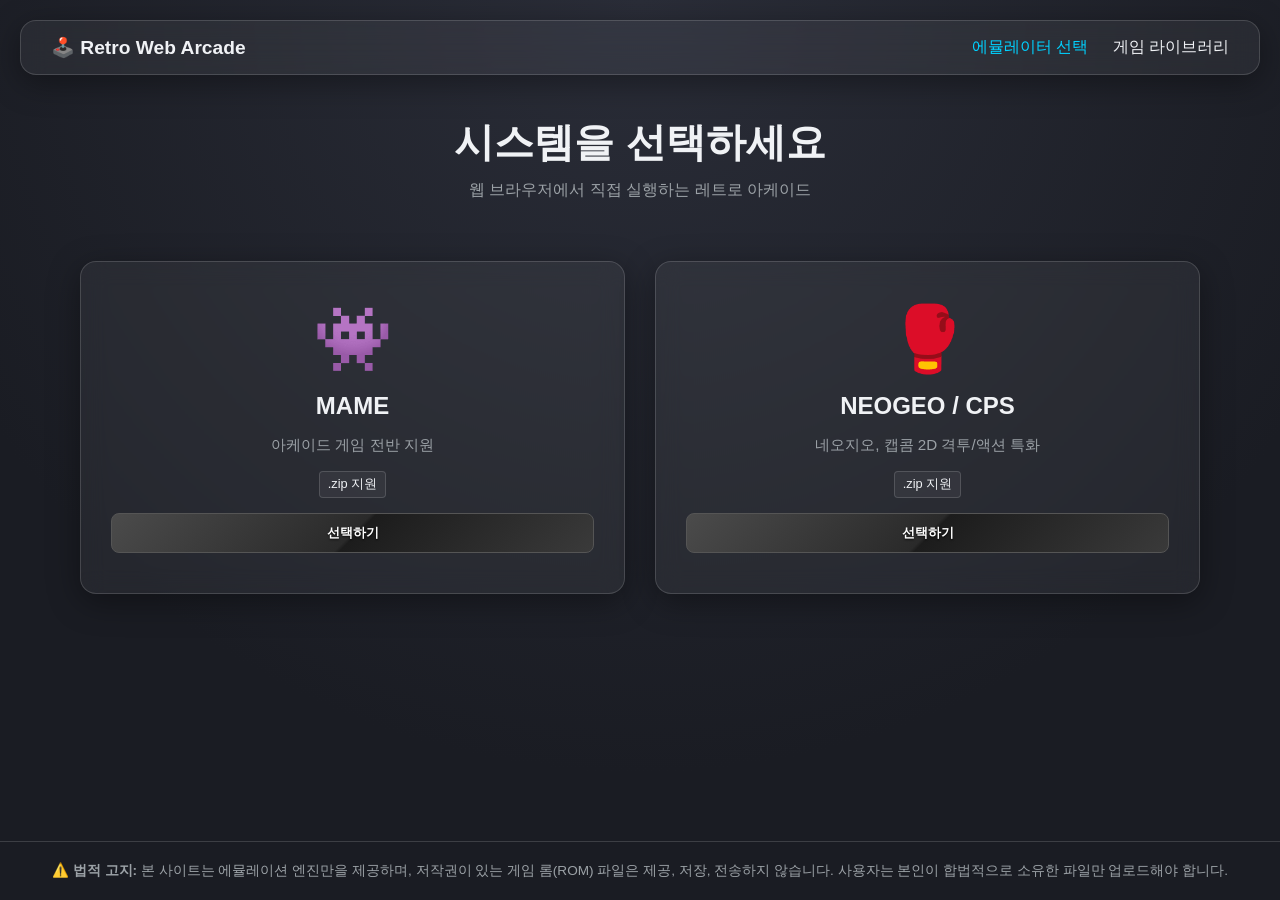
==== index.html @ 254a3391 "Add files via upload" ====
<!DOCTYPE html>
<html lang="ko">
<head>
  <meta charset="UTF-8">
  <meta name="viewport" content="width=device-width, initial-scale=1.0, maximum-scale=1.0, user-scalable=no">
  <title>Retro Web Arcade</title>
  
  <!-- CSS 로드 -->
  <link rel="stylesheet" href="css/style.css">
  <link rel="stylesheet" href="css/select.css">
  <link rel="stylesheet" href="css/library.css">
  <link rel="stylesheet" href="css/play.css">
</head>
<body>
  <!-- 상단 네비게이션 -->
  <header class="glass-panel">
    <div class="logo">🕹️ Retro Web Arcade</div>
    <nav>
      <a href="#select" class="nav-link">에뮬레이터 선택</a>
      <a href="#library" class="nav-link">게임 라이브러리</a>
    </nav>
  </header>

  <!-- 메인 콘텐츠 영역 (SPA) -->
  <main>
    <!-- 화면 1: 에뮬레이터 선택 -->
    <section id="screen-select" class="screen">
      <div class="header-text">
        <h1>시스템을 선택하세요</h1>
        <p>웹 브라우저에서 직접 실행하는 레트로 아케이드</p>
      </div>
      <div class="core-grid">
        <!-- MAME 카드 -->
        <div class="core-card glass-panel" onclick="selectCore('mame2003_plus')">
          <div class="core-icon">👾</div>
          <h2>MAME</h2>
          <p>아케이드 게임 전반 지원</p>
          <span class="badge">.zip 지원</span>
          <button class="btn-metal">선택하기</button>
        </div>
        <!-- FBNeo 카드 -->
        <div class="core-card glass-panel" onclick="selectCore('fbneo')">
          <div class="core-icon">🥊</div>
          <h2>NEOGEO / CPS</h2>
          <p>네오지오, 캡콤 2D 격투/액션 특화</p>
          <span class="badge">.zip 지원</span>
          <button class="btn-metal">선택하기</button>
        </div>
      </div>
    </section>

    <!-- 화면 2: 라이브러리 (호환성 정보) -->
    <section id="screen-library" class="screen">
      <div class="header-text">
        <h1>게임 라이브러리 (호환성 목록)</h1>
        <p>실행 가능한 게임 메타데이터 정보입니다. 롬 파일은 제공하지 않습니다.</p>
      </div>
      <div class="glass-panel library-container">
        <div class="library-controls">
          <input type="text" id="searchInput" placeholder="게임명 검색..." class="glass-input">
          <select id="coreFilter" class="glass-input">
            <option value="all">모든 코어</option>
            <option value="mame2003_plus">MAME</option>
            <option value="fbneo">FBNeo</option>
          </select>
        </div>
        <div class="table-responsive">
          <table id="gamesTable">
            <thead>
              <tr>
                <th>게임명</th>
                <th>추천 코어</th>
                <th>장르</th>
                <th>발매연도</th>
                <th>호환성</th>
                <th>액션</th>
              </tr>
            </thead>
            <tbody id="gamesTableBody">
              <!-- JS에서 데이터 렌더링 -->
            </tbody>
          </table>
        </div>
      </div>
    </section>

    <!-- 화면 3: 플레이 화면 (파일 업로드 및 에뮬레이터) -->
    <section id="screen-play" class="screen">
      <div class="header-text">
        <h1 id="play-title">게임 준비 중</h1>
      </div>
      
      <!-- 업로드 UI -->
      <div id="upload-ui" class="glass-panel upload-box">
        <div class="upload-icon">📁</div>
        <h3>롬 파일을 선택해주세요</h3>
        <p>지원 형식: <span class="badge">.zip</span></p>
        <p class="warning-text">서버로 전송되지 않으며, 브라우저 메모리에서만 처리됩니다.</p>
        <input type="file" id="romFile" accept=".zip" class="hidden-input">
        <button class="btn-metal btn-large" onclick="document.getElementById('romFile').click()">파일 찾기</button>
      </div>

      <!-- 에뮬레이터 UI (초기엔 숨김) -->
      <div id="emulator-ui" style="display: none;">
        <div class="game-toolbar glass-panel">
          <button class="btn-metal" onclick="location.hash='#select'">다시 선택</button>
          <label class="toggle-switch">
            <input type="checkbox" id="crtToggle" checked>
            <span class="slider"></span> CRT 효과
          </label>
        </div>
        
        <!-- CRT 베젤 및 게임 화면 -->
        <div class="crt-bezel">
          <div id="game-container"></div>
          <div id="crt-overlay" class="crt-effects"></div>
        </div>
      </div>
    </section>
  </main>

  <!-- 하단 디스클레이머 -->
  <footer>
    <p>⚠️ <strong>법적 고지:</strong> 본 사이트는 에뮬레이션 엔진만을 제공하며, 저작권이 있는 게임 롬(ROM) 파일은 제공, 저장, 전송하지 않습니다. 사용자는 본인이 합법적으로 소유한 파일만 업로드해야 합니다.</p>
  </footer>

  <!-- JS 로드 (순서 중요) -->
  <script src="js/device.js"></script>
  <script src="js/games-data.js"></script>
  <script src="js/emulator.js"></script>
  <script src="js/main.js"></script>
</body>
</html>
---- css/style.css ----
:root {
  /* 다크/차콜 베이스 컬러 */
  --bg-color: #1a1c23;
  --text-main: #f0f2f5;
  --text-muted: #9ba1a6;
  --accent-color: #00d2ff; /* 네온 블루 포인트 */
  
  /* 글래스모피즘 */
  --glass-bg: rgba(255, 255, 255, 0.05);
  --glass-border: rgba(255, 255, 255, 0.15);
  --glass-shadow: 0 8px 32px 0 rgba(0, 0, 0, 0.37);
  
  /* 스테인리스 스틸 (브러시드 메탈 느낌) */
  --steel-gradient: linear-gradient(135deg, #4b4b4b 0%, #2a2a2a 50%, #1c1c1c 51%, #3a3a3a 100%);
  --steel-border: #555;
}

* { box-sizing: border-box; margin: 0; padding: 0; }

body {
  font-family: 'Inter', -apple-system, BlinkMacSystemFont, "Segoe UI", Roboto, sans-serif;
  background: var(--bg-color);
  color: var(--text-main);
  background-image: radial-gradient(circle at 50% 0%, #2a2d38 0%, var(--bg-color) 70%);
  min-height: 100vh;
  display: flex;
  flex-direction: column;
}

/* Glass Panel Component */
.glass-panel {
  background: var(--glass-bg);
  backdrop-filter: blur(12px);
  -webkit-backdrop-filter: blur(12px);
  border: 1px solid var(--glass-border);
  box-shadow: var(--glass-shadow);
  border-radius: 16px;
}

/* Stainless Button Component */
.btn-metal {
  background: var(--steel-gradient);
  border: 1px solid var(--steel-border);
  color: #fff;
  padding: 10px 20px;
  border-radius: 8px;
  cursor: pointer;
  font-weight: 600;
  transition: all 0.3s ease;
  text-shadow: 0 1px 2px rgba(0,0,0,0.8);
}
.btn-metal:hover {
  transform: translateY(-2px);
  box-shadow: 0 4px 15px rgba(0, 210, 255, 0.3);
  border-color: var(--accent-color);
}
.btn-large { padding: 15px 30px; font-size: 1.1rem; }

/* Layout & Typography */
header { display: flex; justify-content: space-between; align-items: center; padding: 15px 30px; margin: 20px; border-radius: 100px; }
.logo { font-weight: bold; font-size: 1.2rem; }
.nav-link { color: var(--text-main); text-decoration: none; margin-left: 20px; transition: color 0.2s; }
.nav-link:hover, .nav-link.active { color: var(--accent-color); }

main { flex: 1; padding: 20px; max-width: 1200px; margin: 0 auto; width: 100%; }
.screen { display: none; animation: fadeIn 0.4s ease; }
.screen.active { display: block; }
.header-text { text-align: center; margin-bottom: 40px; }
.header-text h1 { font-size: 2.5rem; margin-bottom: 10px; }
.header-text p { color: var(--text-muted); }
.badge { background: var(--glass-bg); padding: 4px 8px; border-radius: 4px; font-size: 0.8rem; border: 1px solid var(--glass-border); }

footer { text-align: center; padding: 20px; color: var(--text-muted); font-size: 0.85rem; border-top: 1px solid var(--glass-border); margin-top: auto; }

@keyframes fadeIn { from { opacity: 0; transform: translateY(10px); } to { opacity: 1; transform: translateY(0); } }
---- css/select.css ----
.core-grid { display: grid; grid-template-columns: repeat(auto-fit, minmax(300px, 1fr)); gap: 30px; padding: 20px; }
.core-card { padding: 40px 30px; text-align: center; display: flex; flex-direction: column; align-items: center; gap: 15px; transition: transform 0.3s; }
.core-card:hover { transform: translateY(-5px); border-color: var(--accent-color); }
.core-icon { font-size: 4rem; }
.core-card p { color: var(--text-muted); font-size: 0.95rem; }
.core-card button { margin-top: auto; width: 100%; }
---- css/library.css ----
.library-container { padding: 30px; }
.library-controls { display: flex; gap: 15px; margin-bottom: 20px; }
.glass-input { background: rgba(0,0,0,0.2); border: 1px solid var(--glass-border); color: #fff; padding: 10px 15px; border-radius: 8px; outline: none; }
#searchInput { flex: 1; }
.table-responsive { overflow-x: auto; }
table { width: 100%; border-collapse: collapse; text-align: left; }
th, td { padding: 15px; border-bottom: 1px solid var(--glass-border); }
th { color: var(--text-muted); font-weight: 500; }
tr:hover { background: rgba(255,255,255,0.02); }
---- css/play.css ----
.upload-box { padding: 60px 20px; text-align: center; border: 2px dashed var(--glass-border); display: flex; flex-direction: column; align-items: center; gap: 15px; }
.upload-icon { font-size: 3rem; }
.warning-text { color: #ff6b6b; font-size: 0.85rem; }
.hidden-input { display: none; }

.game-toolbar { display: flex; justify-content: space-between; align-items: center; padding: 15px 20px; margin-bottom: 20px; }

/* 토글 스위치 */
.toggle-switch { display: flex; align-items: center; gap: 10px; cursor: pointer; }
.toggle-switch input { display: none; }
.slider { width: 40px; height: 20px; background-color: #555; border-radius: 20px; position: relative; transition: 0.3s; }
.slider::before { content: ""; position: absolute; width: 16px; height: 16px; border-radius: 50%; left: 2px; top: 2px; background-color: white; transition: 0.3s; }
.toggle-switch input:checked + .slider { background-color: var(--accent-color); }
.toggle-switch input:checked + .slider::before { transform: translateX(20px); }

/* CRT 베젤 및 효과 */
.crt-bezel {
  position: relative;
  background: #000;
  border-radius: 24px;
  padding: 30px;
  box-shadow: inset 0 0 20px rgba(255,255,255,0.1), 0 20px 50px rgba(0,0,0,0.8);
  border: 2px solid #222;
  margin: 0 auto;
  max-width: 1000px;
}
#game-container {
  width: 100%;
  aspect-ratio: 4/3;
  background: #111;
  border-radius: 16px; /* 화면 곡률 (Curvature) */
  overflow: hidden;
  position: relative;
}
.crt-effects {
  position: absolute;
  top: 30px; left: 30px; right: 30px; bottom: 30px;
  border-radius: 16px;
  pointer-events: none;
  z-index: 10;
  /* 스캔라인 */
  background: linear-gradient(rgba(18, 16, 16, 0) 50%, rgba(0, 0, 0, 0.25) 50%), linear-gradient(90deg, rgba(255, 0, 0, 0.06), rgba(0, 255, 0, 0.02), rgba(0, 0, 255, 0.06));
  background-size: 100% 3px, 3px 100%;
  /* 비네트 효과 */
  box-shadow: inset 0 0 100px rgba(0,0,0,0.9);
}
.crt-effects.hidden { display: none; }

/* EmulatorJS 오버라이드 (가상패드 등) */
#game-container iframe { border-radius: 16px !important; }
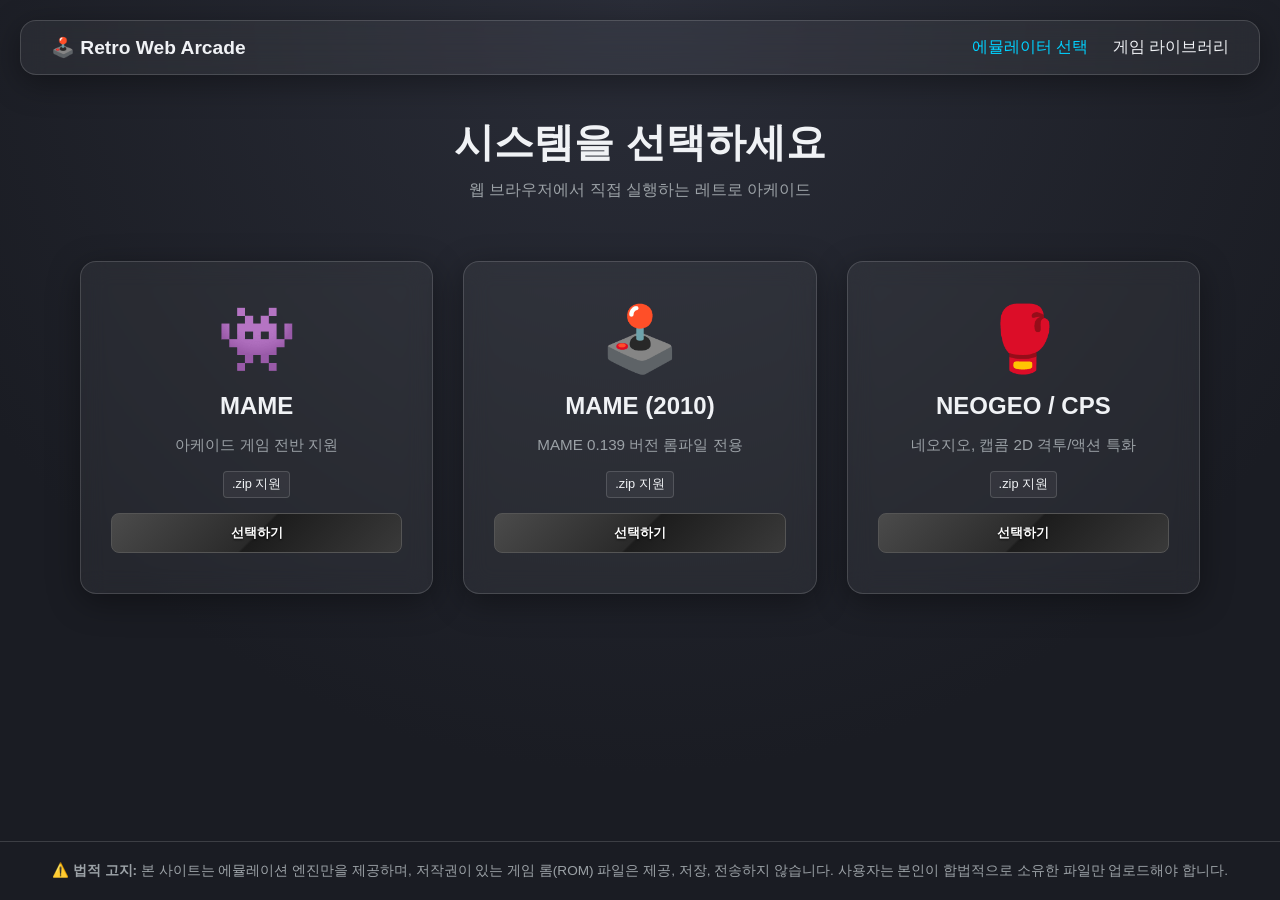
==== commit 59814df6: "Update index.html" ====
--- a/index.html
+++ b/index.html
@@ -31,10 +31,18 @@
       </div>
       <div class="core-grid">
         <!-- MAME 카드 -->
-        <div class="core-card glass-panel" onclick="selectCore('mame2003_plus')">
+        <div class="core-card glass-panel" onclick="selectCore('mame2003')">
           <div class="core-icon">👾</div>
           <h2>MAME</h2>
           <p>아케이드 게임 전반 지원</p>
+          <span class="badge">.zip 지원</span>
+          <button class="btn-metal">선택하기</button>
+        </div>
+        <!-- MAME 2010 카드 추가 -->
+        <div class="core-card glass-panel" onclick="selectCore('mame2010')">
+          <div class="core-icon">🕹️</div>
+          <h2>MAME (2010)</h2>
+          <p>MAME 0.139 버전 롬파일 전용</p>
           <span class="badge">.zip 지원</span>
           <button class="btn-metal">선택하기</button>
         </div>
@@ -60,7 +68,7 @@
           <input type="text" id="searchInput" placeholder="게임명 검색..." class="glass-input">
           <select id="coreFilter" class="glass-input">
             <option value="all">모든 코어</option>
-            <option value="mame2003_plus">MAME</option>
+            <option value="mame2003">MAME</option>
             <option value="fbneo">FBNeo</option>
           </select>
         </div>
@@ -130,4 +138,4 @@
   <script src="js/emulator.js"></script>
   <script src="js/main.js"></script>
 </body>
-</html>+</html>
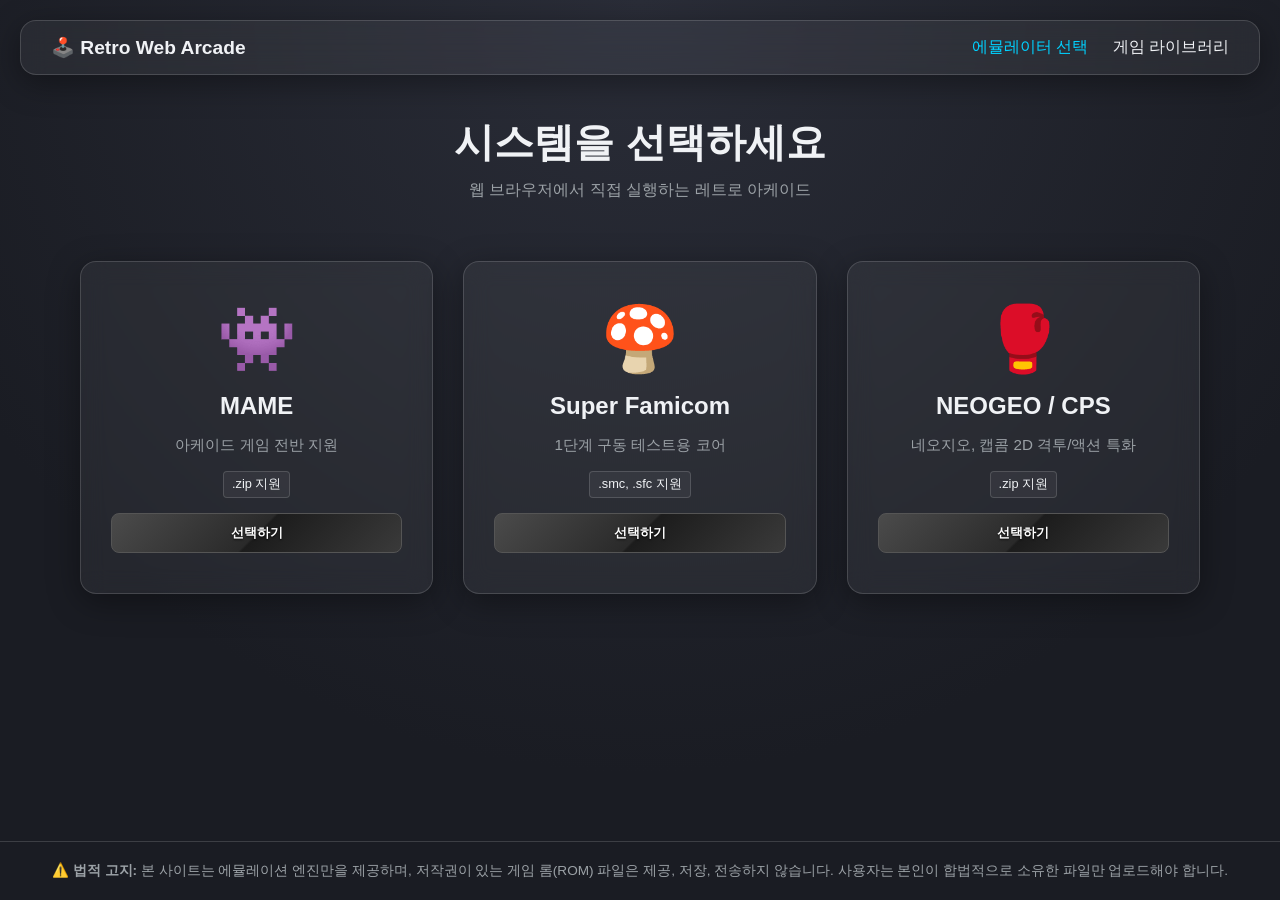
==== commit 513dbda1: "Add Super Famicom core card to selection Added Super Famicom core card to emulator selection." ====
--- a/index.html
+++ b/index.html
@@ -38,14 +38,14 @@
           <span class="badge">.zip 지원</span>
           <button class="btn-metal">선택하기</button>
         </div>
-        <!-- MAME 2010 카드 추가 -->
-        <div class="core-card glass-panel" onclick="selectCore('mame2010')">
-          <div class="core-icon">🕹️</div>
-          <h2>MAME (2010)</h2>
-          <p>MAME 0.139 버전 롬파일 전용</p>
-          <span class="badge">.zip 지원</span>
-          <button class="btn-metal">선택하기</button>
-        </div>
+        <!-- 슈퍼패미컴 (테스트용) 카드 -->
+<div class="core-card glass-panel" onclick="selectCore('snes')">
+  <div class="core-icon">🍄</div>
+  <h2>Super Famicom</h2>
+  <p>1단계 구동 테스트용 코어</p>
+  <span class="badge">.smc, .sfc 지원</span>
+  <button class="btn-metal">선택하기</button>
+</div>
         <!-- FBNeo 카드 -->
         <div class="core-card glass-panel" onclick="selectCore('fbneo')">
           <div class="core-icon">🥊</div>
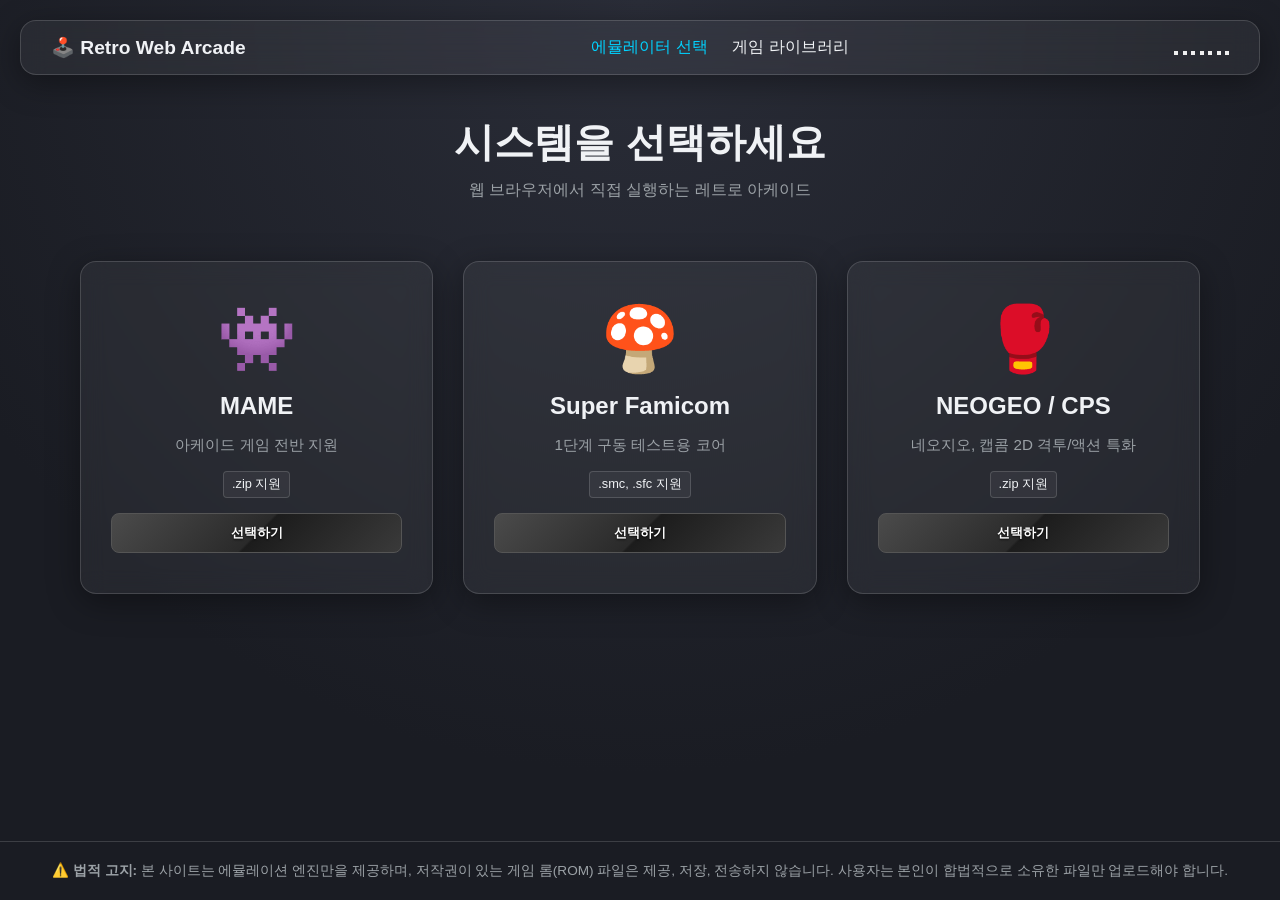
==== commit 2b180d74: "Add files via upload" ====
--- a/index.html
+++ b/index.html
@@ -1,141 +1,181 @@
-<!DOCTYPE html>
-<html lang="ko">
-<head>
-  <meta charset="UTF-8">
-  <meta name="viewport" content="width=device-width, initial-scale=1.0, maximum-scale=1.0, user-scalable=no">
-  <title>Retro Web Arcade</title>
-  
-  <!-- CSS 로드 -->
-  <link rel="stylesheet" href="css/style.css">
-  <link rel="stylesheet" href="css/select.css">
-  <link rel="stylesheet" href="css/library.css">
-  <link rel="stylesheet" href="css/play.css">
-</head>
-<body>
-  <!-- 상단 네비게이션 -->
-  <header class="glass-panel">
-    <div class="logo">🕹️ Retro Web Arcade</div>
-    <nav>
-      <a href="#select" class="nav-link">에뮬레이터 선택</a>
-      <a href="#library" class="nav-link">게임 라이브러리</a>
-    </nav>
-  </header>
-
-  <!-- 메인 콘텐츠 영역 (SPA) -->
-  <main>
-    <!-- 화면 1: 에뮬레이터 선택 -->
-    <section id="screen-select" class="screen">
-      <div class="header-text">
-        <h1>시스템을 선택하세요</h1>
-        <p>웹 브라우저에서 직접 실행하는 레트로 아케이드</p>
-      </div>
-      <div class="core-grid">
-        <!-- MAME 카드 -->
-        <div class="core-card glass-panel" onclick="selectCore('mame2003')">
-          <div class="core-icon">👾</div>
-          <h2>MAME</h2>
-          <p>아케이드 게임 전반 지원</p>
-          <span class="badge">.zip 지원</span>
-          <button class="btn-metal">선택하기</button>
-        </div>
-        <!-- 슈퍼패미컴 (테스트용) 카드 -->
-<div class="core-card glass-panel" onclick="selectCore('snes')">
-  <div class="core-icon">🍄</div>
-  <h2>Super Famicom</h2>
-  <p>1단계 구동 테스트용 코어</p>
-  <span class="badge">.smc, .sfc 지원</span>
-  <button class="btn-metal">선택하기</button>
-</div>
-        <!-- FBNeo 카드 -->
-        <div class="core-card glass-panel" onclick="selectCore('fbneo')">
-          <div class="core-icon">🥊</div>
-          <h2>NEOGEO / CPS</h2>
-          <p>네오지오, 캡콤 2D 격투/액션 특화</p>
-          <span class="badge">.zip 지원</span>
-          <button class="btn-metal">선택하기</button>
-        </div>
-      </div>
-    </section>
-
-    <!-- 화면 2: 라이브러리 (호환성 정보) -->
-    <section id="screen-library" class="screen">
-      <div class="header-text">
-        <h1>게임 라이브러리 (호환성 목록)</h1>
-        <p>실행 가능한 게임 메타데이터 정보입니다. 롬 파일은 제공하지 않습니다.</p>
-      </div>
-      <div class="glass-panel library-container">
-        <div class="library-controls">
-          <input type="text" id="searchInput" placeholder="게임명 검색..." class="glass-input">
-          <select id="coreFilter" class="glass-input">
-            <option value="all">모든 코어</option>
-            <option value="mame2003">MAME</option>
-            <option value="fbneo">FBNeo</option>
-          </select>
-        </div>
-        <div class="table-responsive">
-          <table id="gamesTable">
-            <thead>
-              <tr>
-                <th>게임명</th>
-                <th>추천 코어</th>
-                <th>장르</th>
-                <th>발매연도</th>
-                <th>호환성</th>
-                <th>액션</th>
-              </tr>
-            </thead>
-            <tbody id="gamesTableBody">
-              <!-- JS에서 데이터 렌더링 -->
-            </tbody>
-          </table>
-        </div>
-      </div>
-    </section>
-
-    <!-- 화면 3: 플레이 화면 (파일 업로드 및 에뮬레이터) -->
-    <section id="screen-play" class="screen">
-      <div class="header-text">
-        <h1 id="play-title">게임 준비 중</h1>
-      </div>
-      
-      <!-- 업로드 UI -->
-      <div id="upload-ui" class="glass-panel upload-box">
-        <div class="upload-icon">📁</div>
-        <h3>롬 파일을 선택해주세요</h3>
-        <p>지원 형식: <span class="badge">.zip</span></p>
-        <p class="warning-text">서버로 전송되지 않으며, 브라우저 메모리에서만 처리됩니다.</p>
-        <input type="file" id="romFile" accept=".zip" class="hidden-input">
-        <button class="btn-metal btn-large" onclick="document.getElementById('romFile').click()">파일 찾기</button>
-      </div>
-
-      <!-- 에뮬레이터 UI (초기엔 숨김) -->
-      <div id="emulator-ui" style="display: none;">
-        <div class="game-toolbar glass-panel">
-          <button class="btn-metal" onclick="location.hash='#select'">다시 선택</button>
-          <label class="toggle-switch">
-            <input type="checkbox" id="crtToggle" checked>
-            <span class="slider"></span> CRT 효과
-          </label>
-        </div>
-        
-        <!-- CRT 베젤 및 게임 화면 -->
-        <div class="crt-bezel">
-          <div id="game-container"></div>
-          <div id="crt-overlay" class="crt-effects"></div>
-        </div>
-      </div>
-    </section>
-  </main>
-
-  <!-- 하단 디스클레이머 -->
-  <footer>
-    <p>⚠️ <strong>법적 고지:</strong> 본 사이트는 에뮬레이션 엔진만을 제공하며, 저작권이 있는 게임 롬(ROM) 파일은 제공, 저장, 전송하지 않습니다. 사용자는 본인이 합법적으로 소유한 파일만 업로드해야 합니다.</p>
-  </footer>
-
-  <!-- JS 로드 (순서 중요) -->
-  <script src="js/device.js"></script>
-  <script src="js/games-data.js"></script>
-  <script src="js/emulator.js"></script>
-  <script src="js/main.js"></script>
-</body>
-</html>
+<!DOCTYPE html>
+<html lang="ko">
+<head>
+  <meta charset="UTF-8">
+  <meta name="viewport" content="width=device-width, initial-scale=1.0, maximum-scale=1.0, user-scalable=no, viewport-fit=cover">
+  <title>Retro Web Arcade</title>
+
+  <!-- 저장된 테마를 CSS/컴포넌트가 그리기 전에 미리 적용 (테마 전환 시 깜빡임 방지) -->
+  <script>
+    (function () {
+      try {
+        var saved = localStorage.getItem('rwa-theme');
+        document.documentElement.setAttribute('data-theme', saved || 'blue');
+      } catch (e) {
+        document.documentElement.setAttribute('data-theme', 'blue');
+      }
+    })();
+  </script>
+
+  <!-- CSS 로드 -->
+  <link rel="stylesheet" href="css/style.css">
+  <link rel="stylesheet" href="css/select.css">
+  <link rel="stylesheet" href="css/library.css">
+  <link rel="stylesheet" href="css/play.css">
+</head>
+<body>
+  <!-- 상단 네비게이션 -->
+  <header class="glass-panel">
+    <div class="logo">🕹️ Retro Web Arcade</div>
+    <nav>
+      <a href="#select" class="nav-link">에뮬레이터 선택</a>
+      <a href="#library" class="nav-link">게임 라이브러리</a>
+    </nav>
+    <!-- 테마 선택 위젯: 7가지 색상 테마를 즉시 전환 -->
+    <div class="theme-picker" id="themePicker" role="group" aria-label="테마 선택">
+      <button class="theme-dot" data-theme="red"    style="--dot-color:#ff453a" title="레드" aria-label="레드 테마"></button>
+      <button class="theme-dot" data-theme="blue"   style="--dot-color:#0a84ff" title="블루" aria-label="블루 테마"></button>
+      <button class="theme-dot" data-theme="green"  style="--dot-color:#30d158" title="그린" aria-label="그린 테마"></button>
+      <button class="theme-dot" data-theme="yellow" style="--dot-color:#ffd60a" title="옐로우" aria-label="옐로우 테마"></button>
+      <button class="theme-dot" data-theme="purple" style="--dot-color:#bf5af2" title="퍼플" aria-label="퍼플 테마"></button>
+      <button class="theme-dot" data-theme="black"  style="--dot-color:#1c1c1e" title="블랙" aria-label="블랙 테마"></button>
+      <button class="theme-dot" data-theme="white"  style="--dot-color:#ffffff" title="화이트" aria-label="화이트 테마"></button>
+    </div>
+  </header>
+
+  <!-- 메인 콘텐츠 영역 (SPA) -->
+  <main>
+    <!-- 화면 1: 에뮬레이터 선택 -->
+    <section id="screen-select" class="screen">
+      <div class="header-text">
+        <h1>시스템을 선택하세요</h1>
+        <p>웹 브라우저에서 직접 실행하는 레트로 아케이드</p>
+      </div>
+      <div class="core-grid">
+        <!-- MAME 카드 -->
+        <div class="core-card glass-panel" onclick="selectCore('mame2003')">
+          <div class="core-icon">👾</div>
+          <h2>MAME</h2>
+          <p>아케이드 게임 전반 지원</p>
+          <span class="badge">.zip 지원</span>
+          <button class="btn-metal">선택하기</button>
+        </div>
+        <!-- 슈퍼패미컴 (테스트용) 카드 -->
+        <div class="core-card glass-panel" onclick="selectCore('snes')">
+          <div class="core-icon">🍄</div>
+          <h2>Super Famicom</h2>
+          <p>1단계 구동 테스트용 코어</p>
+          <span class="badge">.smc, .sfc 지원</span>
+          <button class="btn-metal">선택하기</button>
+        </div>
+        <!-- FBNeo 카드 -->
+        <div class="core-card glass-panel" onclick="selectCore('fbneo')">
+          <div class="core-icon">🥊</div>
+          <h2>NEOGEO / CPS</h2>
+          <p>네오지오, 캡콤 2D 격투/액션 특화</p>
+          <span class="badge">.zip 지원</span>
+          <button class="btn-metal">선택하기</button>
+        </div>
+      </div>
+    </section>
+
+    <!-- 화면 2: 라이브러리 (호환성 정보) -->
+    <section id="screen-library" class="screen">
+      <div class="header-text">
+        <h1>게임 라이브러리 (호환성 목록)</h1>
+        <p>실행 가능한 게임 메타데이터 정보입니다. 롬 파일은 제공하지 않습니다.</p>
+      </div>
+      <div class="glass-panel library-container">
+        <div class="library-controls">
+          <input type="text" id="searchInput" placeholder="게임명 검색..." class="glass-input">
+          <select id="coreFilter" class="glass-input">
+            <option value="all">모든 코어</option>
+            <option value="mame2003">MAME</option>
+            <option value="fbneo">FBNeo</option>
+          </select>
+        </div>
+        <div class="table-responsive">
+          <table id="gamesTable">
+            <thead>
+              <tr>
+                <th>게임명</th>
+                <th>추천 코어</th>
+                <th>장르</th>
+                <th>발매연도</th>
+                <th>호환성</th>
+                <th>액션</th>
+              </tr>
+            </thead>
+            <tbody id="gamesTableBody">
+              <!-- JS에서 데이터 렌더링 -->
+            </tbody>
+          </table>
+        </div>
+      </div>
+    </section>
+
+  <!-- 화면 3: 플레이 화면 (파일 업로드 및 에뮬레이터) -->
+    <section id="screen-play" class="screen">
+      <div class="header-text">
+        <h1 id="play-title">게임 준비 중</h1>
+      </div>
+
+      <!-- 업로드 UI -->
+      <div id="upload-ui" class="glass-panel upload-box">
+        <div class="upload-icon">📁</div>
+        <h3>롬 파일을 선택해주세요</h3>
+        <p>지원 형식: <span class="badge">.zip</span> <span class="badge">.smc</span> <span class="badge">.sfc</span></p>
+        <p class="warning-text">서버로 전송되지 않으며, 브라우저 메모리에서만 처리됩니다.</p>
+        <input type="file" id="romFile" accept=".zip,.smc,.sfc" class="hidden-input">
+        <button class="btn-metal btn-large" onclick="document.getElementById('romFile').click()">파일 찾기</button>
+      </div>
+
+      <!-- 모바일/PC 선택 모달 (초기엔 숨김) -->
+      <div id="device-modal" class="glass-panel" style="display: none; padding: 40px; text-align: center; margin-top: 20px;">
+        <h2>플레이 환경을 선택하세요</h2>
+        <p style="margin-bottom: 30px; color: var(--text-muted);">환경에 맞게 컨트롤러가 세팅됩니다.</p>
+        <div style="display: flex; gap: 20px; justify-content: center; flex-wrap: wrap;">
+          <button class="btn-metal btn-large" onclick="startGameWithDevice('desktop')">💻 PC (키보드)</button>
+          <button class="btn-metal btn-large" onclick="startGameWithDevice('mobile')">📱 모바일 (터치패드)</button>
+        </div>
+      </div>
+
+      <!-- 에뮬레이터 UI (초기엔 숨김) -->
+      <div id="emulator-ui" style="display: none;">
+        <div class="game-toolbar glass-panel">
+          <button class="btn-metal" onclick="location.reload()">다시 선택</button>
+          <label class="toggle-switch">
+            <input type="checkbox" id="crtToggle" checked>
+            <span class="slider"></span> CRT 효과
+          </label>
+        </div>
+
+        <!-- CRT 베젤 및 게임 화면 -->
+        <div class="crt-bezel" id="crtBezel">
+          <div id="game-container"></div>
+          <div id="crt-overlay" class="crt-effects"></div>
+        </div>
+
+        <!-- PC용 키보드 안내 가이드 (데스크톱 선택 시에만 표시) -->
+        <div id="pc-key-guide" class="glass-panel" style="display: none; margin-top: 20px; padding: 20px; text-align: center;">
+          <h3 style="margin-bottom: 15px;">⌨️ 기본 키보드 조작법</h3>
+          <p><strong>방향키:</strong> 이동 &nbsp;|&nbsp; <strong>Z, X, C, A, S, D:</strong> 액션 버튼</p>
+          <p><strong>Enter:</strong> Start (게임 시작) &nbsp;|&nbsp; <strong>Shift:</strong> Select / Coin (코인 투입)</p>
+          <p style="color: #ff6b6b; font-size: 0.85rem; margin-top: 10px;">※ 조작이 안 되거나 멈추면 게임 화면(검은 영역)을 마우스로 한 번 클릭해 주세요.</p>
+        </div>
+      </div>
+    </section>
+  </main>
+
+  <!-- 하단 디스클레이머 -->
+  <footer>
+    <p>⚠️ <strong>법적 고지:</strong> 본 사이트는 에뮬레이션 엔진만을 제공하며, 저작권이 있는 게임 롬(ROM) 파일은 제공, 저장, 전송하지 않습니다. 사용자는 본인이 합법적으로 소유한 파일만 업로드해야 합니다.</p>
+  </footer>
+
+  <!-- JS 로드 (순서 중요) -->
+  <script src="js/device.js"></script>
+  <script src="js/games-data.js"></script>
+  <script src="js/emulator.js"></script>
+  <script src="js/main.js"></script>
+</body>
+</html>
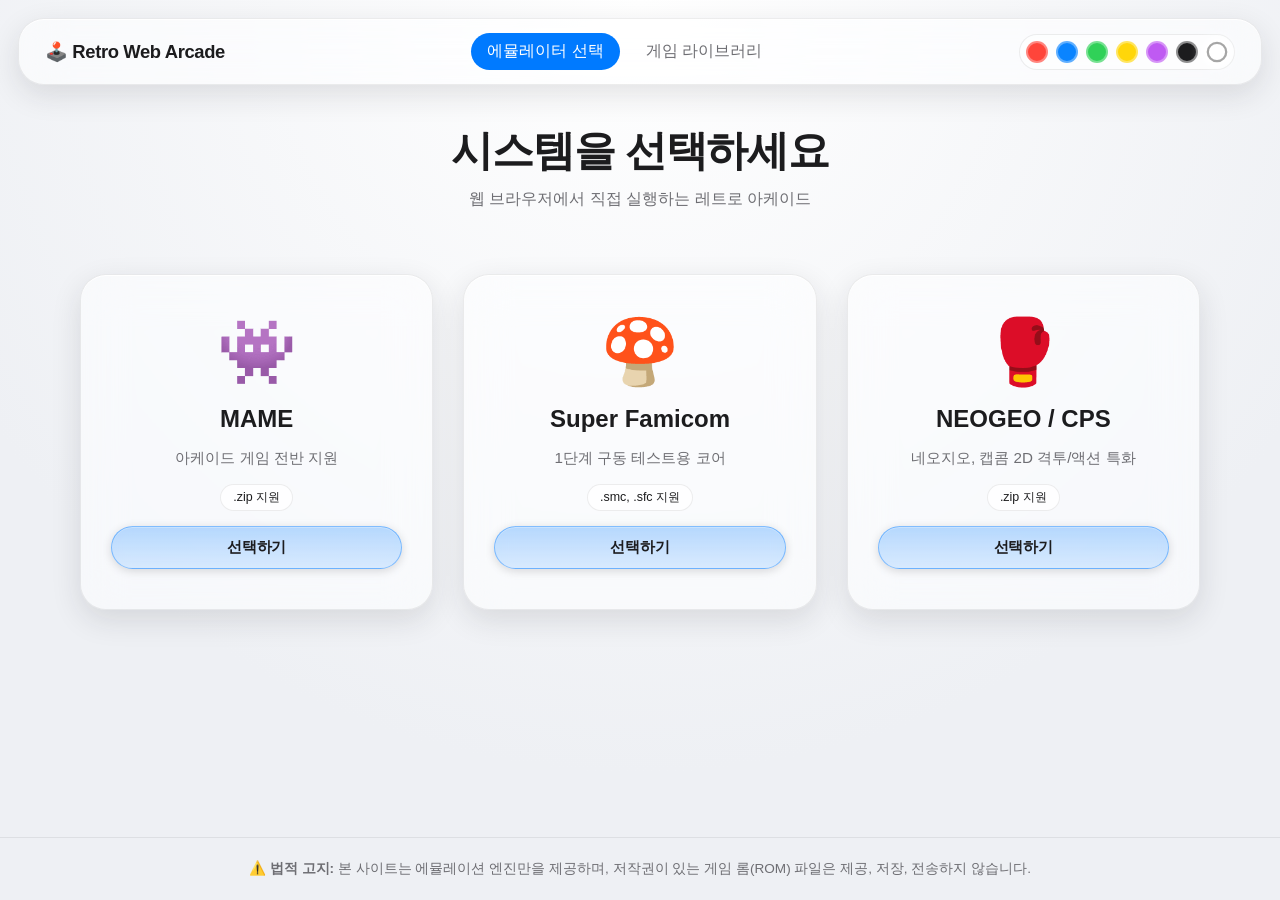
==== commit 5f00eee2: "Update index.html" ====
--- a/index.html
+++ b/index.html
@@ -1,16 +1,24 @@
 <!DOCTYPE html>
-<html lang="ko">
+<html lang="ko" data-theme="blue">
 <head>
   <meta charset="UTF-8">
   <meta name="viewport" content="width=device-width, initial-scale=1.0, maximum-scale=1.0, user-scalable=no, viewport-fit=cover">
   <title>Retro Web Arcade</title>
 
-  <!-- 저장된 테마를 CSS/컴포넌트가 그리기 전에 미리 적용 (테마 전환 시 깜빡임 방지) -->
+  <!-- PWA (홈 화면에 추가) 설정 -->
+  <link rel="manifest" href="manifest.json">
+  <meta name="apple-mobile-web-app-capable" content="yes">
+  <meta name="apple-mobile-web-app-status-bar-style" content="black-translucent">
+
+  <!-- 테마 접근성 보완 (OS 다크모드 자동 감지 및 깜빡임 방지) -->
   <script>
     (function () {
       try {
         var saved = localStorage.getItem('rwa-theme');
-        document.documentElement.setAttribute('data-theme', saved || 'blue');
+        if (!saved) {
+          saved = window.matchMedia('(prefers-color-scheme: dark)').matches ? 'black' : 'white';
+        }
+        document.documentElement.setAttribute('data-theme', saved);
       } catch (e) {
         document.documentElement.setAttribute('data-theme', 'blue');
       }
@@ -31,7 +39,7 @@
       <a href="#select" class="nav-link">에뮬레이터 선택</a>
       <a href="#library" class="nav-link">게임 라이브러리</a>
     </nav>
-    <!-- 테마 선택 위젯: 7가지 색상 테마를 즉시 전환 -->
+    <!-- 테마 선택 위젯 -->
     <div class="theme-picker" id="themePicker" role="group" aria-label="테마 선택">
       <button class="theme-dot" data-theme="red"    style="--dot-color:#ff453a" title="레드" aria-label="레드 테마"></button>
       <button class="theme-dot" data-theme="blue"   style="--dot-color:#0a84ff" title="블루" aria-label="블루 테마"></button>
@@ -43,7 +51,6 @@
     </div>
   </header>
 
-  <!-- 메인 콘텐츠 영역 (SPA) -->
   <main>
     <!-- 화면 1: 에뮬레이터 선택 -->
     <section id="screen-select" class="screen">
@@ -52,7 +59,6 @@
         <p>웹 브라우저에서 직접 실행하는 레트로 아케이드</p>
       </div>
       <div class="core-grid">
-        <!-- MAME 카드 -->
         <div class="core-card glass-panel" onclick="selectCore('mame2003')">
           <div class="core-icon">👾</div>
           <h2>MAME</h2>
@@ -60,7 +66,6 @@
           <span class="badge">.zip 지원</span>
           <button class="btn-metal">선택하기</button>
         </div>
-        <!-- 슈퍼패미컴 (테스트용) 카드 -->
         <div class="core-card glass-panel" onclick="selectCore('snes')">
           <div class="core-icon">🍄</div>
           <h2>Super Famicom</h2>
@@ -68,7 +73,6 @@
           <span class="badge">.smc, .sfc 지원</span>
           <button class="btn-metal">선택하기</button>
         </div>
-        <!-- FBNeo 카드 -->
         <div class="core-card glass-panel" onclick="selectCore('fbneo')">
           <div class="core-icon">🥊</div>
           <h2>NEOGEO / CPS</h2>
@@ -79,7 +83,7 @@
       </div>
     </section>
 
-    <!-- 화면 2: 라이브러리 (호환성 정보) -->
+    <!-- 화면 2: 라이브러리 -->
     <section id="screen-library" class="screen">
       <div class="header-text">
         <h1>게임 라이브러리 (호환성 목록)</h1>
@@ -92,6 +96,7 @@
             <option value="all">모든 코어</option>
             <option value="mame2003">MAME</option>
             <option value="fbneo">FBNeo</option>
+            <option value="snes">Super Famicom</option>
           </select>
         </div>
         <div class="table-responsive">
@@ -106,31 +111,32 @@
                 <th>액션</th>
               </tr>
             </thead>
-            <tbody id="gamesTableBody">
-              <!-- JS에서 데이터 렌더링 -->
-            </tbody>
+            <tbody id="gamesTableBody"></tbody>
           </table>
         </div>
       </div>
     </section>
 
-  <!-- 화면 3: 플레이 화면 (파일 업로드 및 에뮬레이터) -->
+    <!-- 화면 3: 플레이 화면 -->
     <section id="screen-play" class="screen">
       <div class="header-text">
         <h1 id="play-title">게임 준비 중</h1>
       </div>
 
-      <!-- 업로드 UI -->
+      <!-- 업로드 및 드래그 앤 드롭 UI -->
       <div id="upload-ui" class="glass-panel upload-box">
         <div class="upload-icon">📁</div>
-        <h3>롬 파일을 선택해주세요</h3>
+        <h3>롬 파일을 선택하거나 이곳에 드래그하세요</h3>
         <p>지원 형식: <span class="badge">.zip</span> <span class="badge">.smc</span> <span class="badge">.sfc</span></p>
         <p class="warning-text">서버로 전송되지 않으며, 브라우저 메모리에서만 처리됩니다.</p>
         <input type="file" id="romFile" accept=".zip,.smc,.sfc" class="hidden-input">
-        <button class="btn-metal btn-large" onclick="document.getElementById('romFile').click()">파일 찾기</button>
+        <div style="display: flex; gap: 10px; margin-top: 15px; flex-wrap: wrap; justify-content: center;">
+          <button class="btn-metal btn-large" onclick="document.getElementById('romFile').click()">파일 찾기</button>
+          <button id="btn-recent-play" class="btn-metal btn-large" style="display: none;" onclick="loadRecentRom()">최근 플레이 이어서 하기</button>
+        </div>
       </div>
 
-      <!-- 모바일/PC 선택 모달 (초기엔 숨김) -->
+      <!-- 모바일/PC 선택 모달 -->
       <div id="device-modal" class="glass-panel" style="display: none; padding: 40px; text-align: center; margin-top: 20px;">
         <h2>플레이 환경을 선택하세요</h2>
         <p style="margin-bottom: 30px; color: var(--text-muted);">환경에 맞게 컨트롤러가 세팅됩니다.</p>
@@ -140,23 +146,30 @@
         </div>
       </div>
 
-      <!-- 에뮬레이터 UI (초기엔 숨김) -->
+      <!-- 에뮬레이터 UI -->
       <div id="emulator-ui" style="display: none;">
         <div class="game-toolbar glass-panel">
-          <button class="btn-metal" onclick="location.reload()">다시 선택</button>
+          <div style="display: flex; gap: 8px;">
+            <button class="btn-metal" onclick="location.reload()">다시 선택</button>
+            <button class="btn-metal" onclick="if(window.EJS_emulator) window.EJS_emulator.gameManager.quickSave()">빠른 저장</button>
+            <button class="btn-metal" onclick="if(window.EJS_emulator) window.EJS_emulator.gameManager.quickLoad()">빠른 불러오기</button>
+          </div>
           <label class="toggle-switch">
             <input type="checkbox" id="crtToggle" checked>
             <span class="slider"></span> CRT 효과
           </label>
         </div>
 
-        <!-- CRT 베젤 및 게임 화면 -->
         <div class="crt-bezel" id="crtBezel">
+          <!-- 로딩 인디케이터 -->
+          <div id="loading-spinner" class="spinner-overlay" style="display: none;">
+            <div class="spinner"></div>
+            <p>엔진 및 코어 로딩 중...</p>
+          </div>
           <div id="game-container"></div>
           <div id="crt-overlay" class="crt-effects"></div>
         </div>
 
-        <!-- PC용 키보드 안내 가이드 (데스크톱 선택 시에만 표시) -->
         <div id="pc-key-guide" class="glass-panel" style="display: none; margin-top: 20px; padding: 20px; text-align: center;">
           <h3 style="margin-bottom: 15px;">⌨️ 기본 키보드 조작법</h3>
           <p><strong>방향키:</strong> 이동 &nbsp;|&nbsp; <strong>Z, X, C, A, S, D:</strong> 액션 버튼</p>
@@ -167,12 +180,10 @@
     </section>
   </main>
 
-  <!-- 하단 디스클레이머 -->
   <footer>
-    <p>⚠️ <strong>법적 고지:</strong> 본 사이트는 에뮬레이션 엔진만을 제공하며, 저작권이 있는 게임 롬(ROM) 파일은 제공, 저장, 전송하지 않습니다. 사용자는 본인이 합법적으로 소유한 파일만 업로드해야 합니다.</p>
+    <p>⚠️ <strong>법적 고지:</strong> 본 사이트는 에뮬레이션 엔진만을 제공하며, 저작권이 있는 게임 롬(ROM) 파일은 제공, 저장, 전송하지 않습니다.</p>
   </footer>
 
-  <!-- JS 로드 (순서 중요) -->
   <script src="js/device.js"></script>
   <script src="js/games-data.js"></script>
   <script src="js/emulator.js"></script>
--- a/css/style.css
+++ b/css/style.css
@@ -1,75 +1,253 @@
-:root {
-  /* 다크/차콜 베이스 컬러 */
-  --bg-color: #1a1c23;
-  --text-main: #f0f2f5;
-  --text-muted: #9ba1a6;
-  --accent-color: #00d2ff; /* 네온 블루 포인트 */
-  
-  /* 글래스모피즘 */
-  --glass-bg: rgba(255, 255, 255, 0.05);
-  --glass-border: rgba(255, 255, 255, 0.15);
-  --glass-shadow: 0 8px 32px 0 rgba(0, 0, 0, 0.37);
-  
-  /* 스테인리스 스틸 (브러시드 메탈 느낌) */
-  --steel-gradient: linear-gradient(135deg, #4b4b4b 0%, #2a2a2a 50%, #1c1c1c 51%, #3a3a3a 100%);
-  --steel-border: #555;
-}
-
-* { box-sizing: border-box; margin: 0; padding: 0; }
-
-body {
-  font-family: 'Inter', -apple-system, BlinkMacSystemFont, "Segoe UI", Roboto, sans-serif;
-  background: var(--bg-color);
-  color: var(--text-main);
-  background-image: radial-gradient(circle at 50% 0%, #2a2d38 0%, var(--bg-color) 70%);
-  min-height: 100vh;
-  display: flex;
-  flex-direction: column;
-}
-
-/* Glass Panel Component */
-.glass-panel {
-  background: var(--glass-bg);
-  backdrop-filter: blur(12px);
-  -webkit-backdrop-filter: blur(12px);
-  border: 1px solid var(--glass-border);
-  box-shadow: var(--glass-shadow);
-  border-radius: 16px;
-}
-
-/* Stainless Button Component */
-.btn-metal {
-  background: var(--steel-gradient);
-  border: 1px solid var(--steel-border);
-  color: #fff;
-  padding: 10px 20px;
-  border-radius: 8px;
-  cursor: pointer;
-  font-weight: 600;
-  transition: all 0.3s ease;
-  text-shadow: 0 1px 2px rgba(0,0,0,0.8);
-}
-.btn-metal:hover {
-  transform: translateY(-2px);
-  box-shadow: 0 4px 15px rgba(0, 210, 255, 0.3);
-  border-color: var(--accent-color);
-}
-.btn-large { padding: 15px 30px; font-size: 1.1rem; }
-
-/* Layout & Typography */
-header { display: flex; justify-content: space-between; align-items: center; padding: 15px 30px; margin: 20px; border-radius: 100px; }
-.logo { font-weight: bold; font-size: 1.2rem; }
-.nav-link { color: var(--text-main); text-decoration: none; margin-left: 20px; transition: color 0.2s; }
-.nav-link:hover, .nav-link.active { color: var(--accent-color); }
-
-main { flex: 1; padding: 20px; max-width: 1200px; margin: 0 auto; width: 100%; }
-.screen { display: none; animation: fadeIn 0.4s ease; }
-.screen.active { display: block; }
-.header-text { text-align: center; margin-bottom: 40px; }
-.header-text h1 { font-size: 2.5rem; margin-bottom: 10px; }
-.header-text p { color: var(--text-muted); }
-.badge { background: var(--glass-bg); padding: 4px 8px; border-radius: 4px; font-size: 0.8rem; border: 1px solid var(--glass-border); }
-
-footer { text-align: center; padding: 20px; color: var(--text-muted); font-size: 0.85rem; border-top: 1px solid var(--glass-border); margin-top: auto; }
-
-@keyframes fadeIn { from { opacity: 0; transform: translateY(10px); } to { opacity: 1; transform: translateY(0); } }+/* ─────────────────────────────────────────────
+   테마 시스템
+   :root(기본값) = "blue" 테마
+   [data-theme="..."] 속성으로 다른 6개 테마 오버라이드
+   theme.js가 <html data-theme="..."> 를 갱신하면 즉시 전체 사이트에 반영됨
+───────────────────────────────────────────── */
+:root {
+  --bg-color: #0b0f1a;
+  --bg-glow: #16233d;
+  --text-main: #f5f7fa;
+  --text-muted: #9aa4b2;
+  --accent-color: #0a84ff;
+  --accent-rgb: 10, 132, 255;
+  --accent-contrast: #ffffff;
+
+  /* 글래스모피즘 (iOS 스타일 반투명 유리) */
+  --glass-bg: rgba(255, 255, 255, 0.07);
+  --glass-bg-strong: rgba(255, 255, 255, 0.12);
+  --glass-border: rgba(255, 255, 255, 0.16);
+  --glass-highlight: rgba(255, 255, 255, 0.22);
+  --glass-shadow: 0 10px 40px rgba(0, 0, 0, 0.45);
+  --blur: blur(22px) saturate(180%);
+
+  --danger-color: #ff6b6b;
+  --radius-lg: 26px;
+  --radius-md: 18px;
+  --radius-sm: 12px;
+  --radius-pill: 999px;
+  --ease: cubic-bezier(0.25, 0.1, 0.25, 1);
+}
+
+[data-theme="red"] {
+  --bg-color: #150a0b;
+  --bg-glow: #3a1418;
+  --accent-color: #ff453a;
+  --accent-rgb: 255, 69, 58;
+}
+
+[data-theme="green"] {
+  --bg-color: #0a130c;
+  --bg-glow: #163a20;
+  --accent-color: #30d158;
+  --accent-rgb: 48, 209, 88;
+}
+
+[data-theme="yellow"] {
+  --bg-color: #15120a;
+  --bg-glow: #3d2f0d;
+  --accent-color: #ffd60a;
+  --accent-rgb: 255, 214, 10;
+  --accent-contrast: #221c00;
+}
+
+[data-theme="purple"] {
+  --bg-color: #120b1a;
+  --bg-glow: #341a45;
+  --accent-color: #bf5af2;
+  --accent-rgb: 191, 90, 242;
+}
+
+[data-theme="black"] {
+  --bg-color: #000000;
+  --bg-glow: #121212;
+  --accent-color: #f5f5f7;
+  --accent-rgb: 245, 245, 247;
+  --accent-contrast: #000000;
+  --glass-bg: rgba(255, 255, 255, 0.05);
+  --glass-border: rgba(255, 255, 255, 0.12);
+}
+
+[data-theme="white"] {
+  --bg-color: #eef0f4;
+  --bg-glow: #ffffff;
+  --text-main: #1c1c1e;
+  --text-muted: #6e6e73;
+  --accent-color: #007aff;
+  --accent-rgb: 0, 122, 255;
+  --accent-contrast: #ffffff;
+
+  --glass-bg: rgba(255, 255, 255, 0.55);
+  --glass-bg-strong: rgba(255, 255, 255, 0.75);
+  --glass-border: rgba(0, 0, 0, 0.07);
+  --glass-highlight: rgba(255, 255, 255, 0.9);
+  --glass-shadow: 0 10px 30px rgba(30, 30, 40, 0.12);
+}
+
+* { box-sizing: border-box; margin: 0; padding: 0; }
+
+body {
+  font-family: -apple-system, BlinkMacSystemFont, 'Inter', "Segoe UI", Roboto, sans-serif;
+  background: var(--bg-color);
+  color: var(--text-main);
+  background-image: radial-gradient(circle at 50% 0%, var(--bg-glow) 0%, var(--bg-color) 70%);
+  background-attachment: fixed;
+  min-height: 100vh;
+  display: flex;
+  flex-direction: column;
+  transition: background-color 0.4s var(--ease), color 0.4s var(--ease);
+}
+
+/* ─────────────────────────────────────────────
+   Glass Panel (iOS 스타일 반투명 유리 패널)
+───────────────────────────────────────────── */
+.glass-panel {
+  background: var(--glass-bg);
+  backdrop-filter: var(--blur);
+  -webkit-backdrop-filter: var(--blur);
+  border: 1px solid var(--glass-border);
+  box-shadow: var(--glass-shadow), inset 0 1px 0 var(--glass-highlight);
+  border-radius: var(--radius-lg);
+  transition: background-color 0.4s var(--ease), border-color 0.4s var(--ease), box-shadow 0.4s var(--ease);
+}
+
+/* ─────────────────────────────────────────────
+   글래스 버튼 (기존 .btn-metal 이름은 그대로 유지 —
+   main.js가 동적으로 생성하는 버튼도 이 클래스를 쓰기 때문)
+───────────────────────────────────────────── */
+.btn-metal {
+  background: linear-gradient(180deg, rgba(var(--accent-rgb), 0.28), rgba(var(--accent-rgb), 0.14));
+  backdrop-filter: blur(10px) saturate(160%);
+  -webkit-backdrop-filter: blur(10px) saturate(160%);
+  border: 1px solid rgba(var(--accent-rgb), 0.4);
+  color: var(--text-main);
+  padding: 10px 22px;
+  border-radius: var(--radius-pill);
+  cursor: pointer;
+  font-weight: 600;
+  font-size: 0.95rem;
+  letter-spacing: -0.01em;
+  transition: transform 0.18s var(--ease), box-shadow 0.18s var(--ease), background 0.18s var(--ease);
+  box-shadow: inset 0 1px 0 rgba(255, 255, 255, 0.25), 0 2px 10px rgba(0, 0, 0, 0.15);
+}
+.btn-metal:hover {
+  transform: translateY(-2px);
+  box-shadow: inset 0 1px 0 rgba(255, 255, 255, 0.3), 0 8px 22px rgba(var(--accent-rgb), 0.35);
+  border-color: rgba(var(--accent-rgb), 0.7);
+}
+.btn-metal:active {
+  transform: translateY(0) scale(0.96);
+}
+.btn-large { padding: 16px 34px; font-size: 1.05rem; }
+
+/* ─────────────────────────────────────────────
+   Layout & Typography
+───────────────────────────────────────────── */
+header {
+  display: flex;
+  flex-wrap: wrap;
+  justify-content: space-between;
+  align-items: center;
+  gap: 12px 16px;
+  padding: clamp(10px, 2vw, 14px) clamp(14px, 3vw, 26px);
+  margin: clamp(10px, 2vw, 18px);
+  border-radius: var(--radius-pill);
+}
+.logo { font-weight: 700; font-size: 1.15rem; letter-spacing: -0.02em; }
+nav { display: flex; align-items: center; gap: 4px; }
+.nav-link {
+  color: var(--text-muted);
+  text-decoration: none;
+  margin-left: 6px;
+  padding: 8px 16px;
+  border-radius: var(--radius-pill);
+  font-weight: 500;
+  transition: color 0.2s var(--ease), background 0.2s var(--ease);
+}
+.nav-link:hover { color: var(--text-main); background: var(--glass-bg-strong); }
+.nav-link.active { color: var(--accent-contrast); background: var(--accent-color); }
+
+/* ─────────────────────────────────────────────
+   테마 선택 위젯
+───────────────────────────────────────────── */
+.theme-picker {
+  display: flex;
+  align-items: center;
+  gap: 8px;
+  padding: 6px;
+  border-radius: var(--radius-pill);
+  background: var(--glass-bg);
+  border: 1px solid var(--glass-border);
+}
+.theme-dot {
+  --dot-color: #888;
+  width: 22px;
+  height: 22px;
+  border-radius: 50%;
+  border: 2px solid rgba(255, 255, 255, 0.35);
+  background: var(--dot-color);
+  cursor: pointer;
+  padding: 0;
+  transition: transform 0.18s var(--ease), border-color 0.18s var(--ease), box-shadow 0.18s var(--ease);
+  position: relative;
+}
+.theme-dot[data-theme="white"] { border-color: rgba(0, 0, 0, 0.3); }
+.theme-dot[data-theme="black"] { border-color: rgba(255, 255, 255, 0.5); }
+.theme-dot:hover { transform: scale(1.15); }
+.theme-dot.active {
+  border-color: var(--dot-color);
+  box-shadow: 0 0 0 3px rgba(255, 255, 255, 0.12), 0 0 12px var(--dot-color);
+  transform: scale(1.15);
+}
+.theme-dot.active::after {
+  content: "";
+  position: absolute;
+  inset: 0;
+  border-radius: 50%;
+  border: 2px solid rgba(0, 0, 0, 0.35);
+}
+
+main { flex: 1; padding: clamp(12px, 4vw, 20px); max-width: 1200px; margin: 0 auto; width: 100%; }
+.screen { display: none; animation: fadeIn 0.4s var(--ease); }
+.screen.active { display: block; }
+.header-text { text-align: center; margin-bottom: clamp(24px, 5vw, 44px); }
+.header-text h1 { font-size: clamp(1.6rem, 5vw, 2.6rem); font-weight: 700; letter-spacing: -0.03em; margin-bottom: 10px; }
+.header-text p { color: var(--text-muted); font-size: clamp(0.85rem, 2vw, 1rem); }
+.badge {
+  background: var(--glass-bg-strong);
+  padding: 4px 12px;
+  border-radius: var(--radius-pill);
+  font-size: 0.78rem;
+  border: 1px solid var(--glass-border);
+  font-weight: 500;
+}
+
+footer {
+  text-align: center;
+  padding: 22px;
+  color: var(--text-muted);
+  font-size: 0.85rem;
+  border-top: 1px solid var(--glass-border);
+  margin-top: auto;
+}
+
+@keyframes fadeIn { from { opacity: 0; transform: translateY(10px); } to { opacity: 1; transform: translateY(0); } }
+
+/* 모션 최소화 설정 존중 */
+@media (prefers-reduced-motion: reduce) {
+  * { animation-duration: 0.01ms !important; transition-duration: 0.01ms !important; }
+}
+
+/* ─────────────────────────────────────────────
+   완전 반응형: 아주 좁은 화면(작은 모바일)에서 헤더 구성요소 축소
+───────────────────────────────────────────── */
+@media (max-width: 480px) {
+  .logo { font-size: 1rem; }
+  .nav-link { padding: 6px 10px; font-size: 0.85rem; }
+  .theme-dot { width: 18px; height: 18px; }
+  .theme-picker { gap: 6px; padding: 5px; }
+}
+
+/* 가로 스크롤 방지: 어떤 창 크기에서도 내용이 넘치지 않도록 */
+html, body { max-width: 100%; overflow-x: hidden; }
+img, svg, video { max-width: 100%; }
--- a/css/select.css
+++ b/css/select.css
@@ -1,6 +1,25 @@
-.core-grid { display: grid; grid-template-columns: repeat(auto-fit, minmax(300px, 1fr)); gap: 30px; padding: 20px; }
-.core-card { padding: 40px 30px; text-align: center; display: flex; flex-direction: column; align-items: center; gap: 15px; transition: transform 0.3s; }
-.core-card:hover { transform: translateY(-5px); border-color: var(--accent-color); }
-.core-icon { font-size: 4rem; }
-.core-card p { color: var(--text-muted); font-size: 0.95rem; }
-.core-card button { margin-top: auto; width: 100%; }+.core-grid {
+  display: grid;
+  grid-template-columns: repeat(auto-fit, minmax(min(280px, 100%), 1fr));
+  gap: clamp(16px, 3vw, 30px);
+  padding: clamp(8px, 2vw, 20px);
+}
+.core-card {
+  padding: clamp(28px, 5vw, 40px) clamp(20px, 4vw, 30px);
+  text-align: center;
+  display: flex;
+  flex-direction: column;
+  align-items: center;
+  gap: 15px;
+  border-radius: var(--radius-lg);
+  transition: transform 0.25s var(--ease), border-color 0.25s var(--ease), box-shadow 0.25s var(--ease);
+  cursor: pointer;
+}
+.core-card:hover {
+  transform: translateY(-6px);
+  border-color: var(--accent-color);
+  box-shadow: var(--glass-shadow), 0 0 0 1px rgba(var(--accent-rgb), 0.25);
+}
+.core-icon { font-size: clamp(2.6rem, 6vw, 4rem); }
+.core-card p { color: var(--text-muted); font-size: 0.95rem; }
+.core-card button { margin-top: auto; width: 100%; }
--- a/css/library.css
+++ b/css/library.css
@@ -1,9 +1,22 @@
-.library-container { padding: 30px; }
-.library-controls { display: flex; gap: 15px; margin-bottom: 20px; }
-.glass-input { background: rgba(0,0,0,0.2); border: 1px solid var(--glass-border); color: #fff; padding: 10px 15px; border-radius: 8px; outline: none; }
-#searchInput { flex: 1; }
-.table-responsive { overflow-x: auto; }
-table { width: 100%; border-collapse: collapse; text-align: left; }
-th, td { padding: 15px; border-bottom: 1px solid var(--glass-border); }
-th { color: var(--text-muted); font-weight: 500; }
-tr:hover { background: rgba(255,255,255,0.02); }+.library-container { padding: clamp(14px, 4vw, 30px); }
+.library-controls { display: flex; flex-wrap: wrap; gap: 12px; margin-bottom: 20px; }
+.glass-input {
+  background: var(--glass-bg-strong, rgba(0,0,0,0.2));
+  border: 1px solid var(--glass-border);
+  color: var(--text-main);
+  padding: 10px 16px;
+  border-radius: var(--radius-md);
+  outline: none;
+  font-size: 0.95rem;
+  transition: border-color 0.2s var(--ease), box-shadow 0.2s var(--ease);
+}
+.glass-input:focus {
+  border-color: var(--accent-color);
+  box-shadow: 0 0 0 3px rgba(var(--accent-rgb), 0.2);
+}
+#searchInput { flex: 1; min-width: 160px; }
+.table-responsive { overflow-x: auto; -webkit-overflow-scrolling: touch; }
+table { width: 100%; border-collapse: collapse; text-align: left; min-width: 560px; }
+th, td { padding: 15px; border-bottom: 1px solid var(--glass-border); white-space: nowrap; }
+th { color: var(--text-muted); font-weight: 600; font-size: 0.85rem; text-transform: uppercase; letter-spacing: 0.03em; }
+tr:hover { background: var(--glass-bg); }
--- a/css/play.css
+++ b/css/play.css
@@ -1,50 +1,136 @@
-.upload-box { padding: 60px 20px; text-align: center; border: 2px dashed var(--glass-border); display: flex; flex-direction: column; align-items: center; gap: 15px; }
-.upload-icon { font-size: 3rem; }
-.warning-text { color: #ff6b6b; font-size: 0.85rem; }
-.hidden-input { display: none; }
-
-.game-toolbar { display: flex; justify-content: space-between; align-items: center; padding: 15px 20px; margin-bottom: 20px; }
-
-/* 토글 스위치 */
-.toggle-switch { display: flex; align-items: center; gap: 10px; cursor: pointer; }
-.toggle-switch input { display: none; }
-.slider { width: 40px; height: 20px; background-color: #555; border-radius: 20px; position: relative; transition: 0.3s; }
-.slider::before { content: ""; position: absolute; width: 16px; height: 16px; border-radius: 50%; left: 2px; top: 2px; background-color: white; transition: 0.3s; }
-.toggle-switch input:checked + .slider { background-color: var(--accent-color); }
-.toggle-switch input:checked + .slider::before { transform: translateX(20px); }
-
-/* CRT 베젤 및 효과 */
-.crt-bezel {
-  position: relative;
-  background: #000;
-  border-radius: 24px;
-  padding: 30px;
-  box-shadow: inset 0 0 20px rgba(255,255,255,0.1), 0 20px 50px rgba(0,0,0,0.8);
-  border: 2px solid #222;
-  margin: 0 auto;
-  max-width: 1000px;
-}
-#game-container {
-  width: 100%;
-  aspect-ratio: 4/3;
-  background: #111;
-  border-radius: 16px; /* 화면 곡률 (Curvature) */
-  overflow: hidden;
-  position: relative;
-}
-.crt-effects {
-  position: absolute;
-  top: 30px; left: 30px; right: 30px; bottom: 30px;
-  border-radius: 16px;
-  pointer-events: none;
-  z-index: 10;
-  /* 스캔라인 */
-  background: linear-gradient(rgba(18, 16, 16, 0) 50%, rgba(0, 0, 0, 0.25) 50%), linear-gradient(90deg, rgba(255, 0, 0, 0.06), rgba(0, 255, 0, 0.02), rgba(0, 0, 255, 0.06));
-  background-size: 100% 3px, 3px 100%;
-  /* 비네트 효과 */
-  box-shadow: inset 0 0 100px rgba(0,0,0,0.9);
-}
-.crt-effects.hidden { display: none; }
-
-/* EmulatorJS 오버라이드 (가상패드 등) */
-#game-container iframe { border-radius: 16px !important; }+.upload-box {
+  padding: clamp(36px, 8vw, 60px) 20px;
+  text-align: center;
+  border: 2px dashed var(--glass-border);
+  display: flex;
+  flex-direction: column;
+  align-items: center;
+  gap: 15px;
+}
+.upload-icon { font-size: clamp(2.2rem, 6vw, 3rem); }
+.warning-text { color: var(--danger-color); font-size: 0.85rem; }
+.hidden-input { display: none; }
+
+.game-toolbar {
+  display: flex;
+  flex-wrap: wrap;
+  justify-content: space-between;
+  align-items: center;
+  gap: 10px;
+  padding: 12px 20px;
+  margin-bottom: 20px;
+}
+
+/* 토글 스위치 (iOS 스타일) */
+.toggle-switch { display: flex; align-items: center; gap: 10px; cursor: pointer; }
+.toggle-switch input { display: none; }
+.slider {
+  width: 44px; height: 26px;
+  background-color: rgba(120, 120, 128, 0.32);
+  border-radius: var(--radius-pill);
+  position: relative;
+  transition: 0.25s var(--ease);
+}
+.slider::before {
+  content: "";
+  position: absolute;
+  width: 22px; height: 22px;
+  border-radius: 50%;
+  left: 2px; top: 2px;
+  background-color: #fff;
+  box-shadow: 0 2px 6px rgba(0,0,0,0.3);
+  transition: 0.25s var(--ease);
+}
+.toggle-switch input:checked + .slider { background-color: var(--accent-color); }
+.toggle-switch input:checked + .slider::before { transform: translateX(18px); }
+
+/* ─────────────────────────────────────────────
+   CRT 베젤 (게임기 하드웨어 느낌은 유지하되 모서리를 더 둥글게)
+───────────────────────────────────────────── */
+.crt-bezel {
+  position: relative;
+  background: #000;
+  border-radius: var(--radius-lg);
+  padding: 30px;
+  box-shadow: inset 0 0 20px rgba(255,255,255,0.1), 0 20px 50px rgba(0,0,0,0.6);
+  border: 2px solid #222;
+  margin: 0 auto;
+  max-width: 1000px;
+  width: 100%;
+  transition: padding 0.3s var(--ease);
+}
+
+#game-container {
+  width: 100%;
+  aspect-ratio: 4 / 3;
+  background: #111;
+  border-radius: calc(var(--radius-lg) - 8px);
+  overflow: hidden;
+  position: relative;
+  margin: 0 auto;
+  transition: aspect-ratio 0.3s var(--ease);
+}
+
+.crt-effects {
+  position: absolute;
+  top: 30px; left: 30px; right: 30px; bottom: 30px;
+  border-radius: calc(var(--radius-lg) - 8px);
+  pointer-events: none;
+  z-index: 10;
+  /* 스캔라인 */
+  background: linear-gradient(rgba(18, 16, 16, 0) 50%, rgba(0, 0, 0, 0.25) 50%), linear-gradient(90deg, rgba(255, 0, 0, 0.06), rgba(0, 255, 0, 0.02), rgba(0, 0, 255, 0.06));
+  background-size: 100% 3px, 3px 100%;
+  /* 비네트 효과 */
+  box-shadow: inset 0 0 100px rgba(0,0,0,0.9);
+  transition: inset 0.3s var(--ease);
+}
+.crt-effects.hidden { display: none; }
+
+/* EmulatorJS 오버라이드 (가상패드 등) */
+#game-container iframe { border-radius: calc(var(--radius-lg) - 8px) !important; }
+
+/* ─────────────────────────────────────────────
+   모바일 전용 레이아웃
+   요구사항: 가상 조이스틱/버튼이 게임 화면을 가리지 않도록
+   "화면 밖"(레터박스 여백)에 배치하고, 가로/세로 모드에 따라
+   자연스럽게 배치가 바뀌도록 함.
+
+   원리:
+   - EmulatorJS는 EJS_player로 지정한 요소(#game-container) 안에서
+     게임 화면 비율(보통 4:3)을 유지한 채 중앙 정렬(letterbox)합니다.
+   - 그래서 #game-container 자체를 4:3보다 훨씬 넓거나(가로 모드)
+     길게(세로 모드) 만들면, 실제 게임 화면 주위에 "빈 여백"이 생기고
+     emulator.js가 그 여백 위치에 정확히 가상 버튼을 배치합니다.
+     (버튼 좌표는 emulator.js의 EJS_GAMEPAD_LANDSCAPE / PORTRAIT 참고)
+───────────────────────────────────────────── */
+
+/* 모바일 - 화면 공간을 최대한 활용 (베젤 여백 축소) */
+.crt-bezel.is-mobile {
+  padding: 14px;
+  max-width: 100%;
+  border-radius: var(--radius-md);
+}
+.crt-bezel.is-mobile .crt-effects {
+  top: 14px; left: 14px; right: 14px; bottom: 14px;
+}
+
+/* 가로 모드: 좌우에 넓은 여백을 두어 D패드(좌) / 액션 버튼(우) 공간 확보 */
+#game-container.is-mobile.is-landscape {
+  aspect-ratio: 2.35 / 1;
+  max-height: 82vh;
+  width: auto;
+  max-width: 100%;
+}
+
+/* 세로 모드: 위/아래에 여백을 두어 화면 하단부에 컨트롤 배치 공간 확보 */
+#game-container.is-mobile.is-portrait {
+  aspect-ratio: 3 / 5;
+  max-height: 74vh;
+  width: auto;
+  max-width: 100%;
+}
+
+/* 아주 좁은 세로 화면에서는 여백을 조금 더 확보 */
+@media (max-width: 380px) {
+  #game-container.is-mobile.is-portrait { aspect-ratio: 5 / 9; }
+}
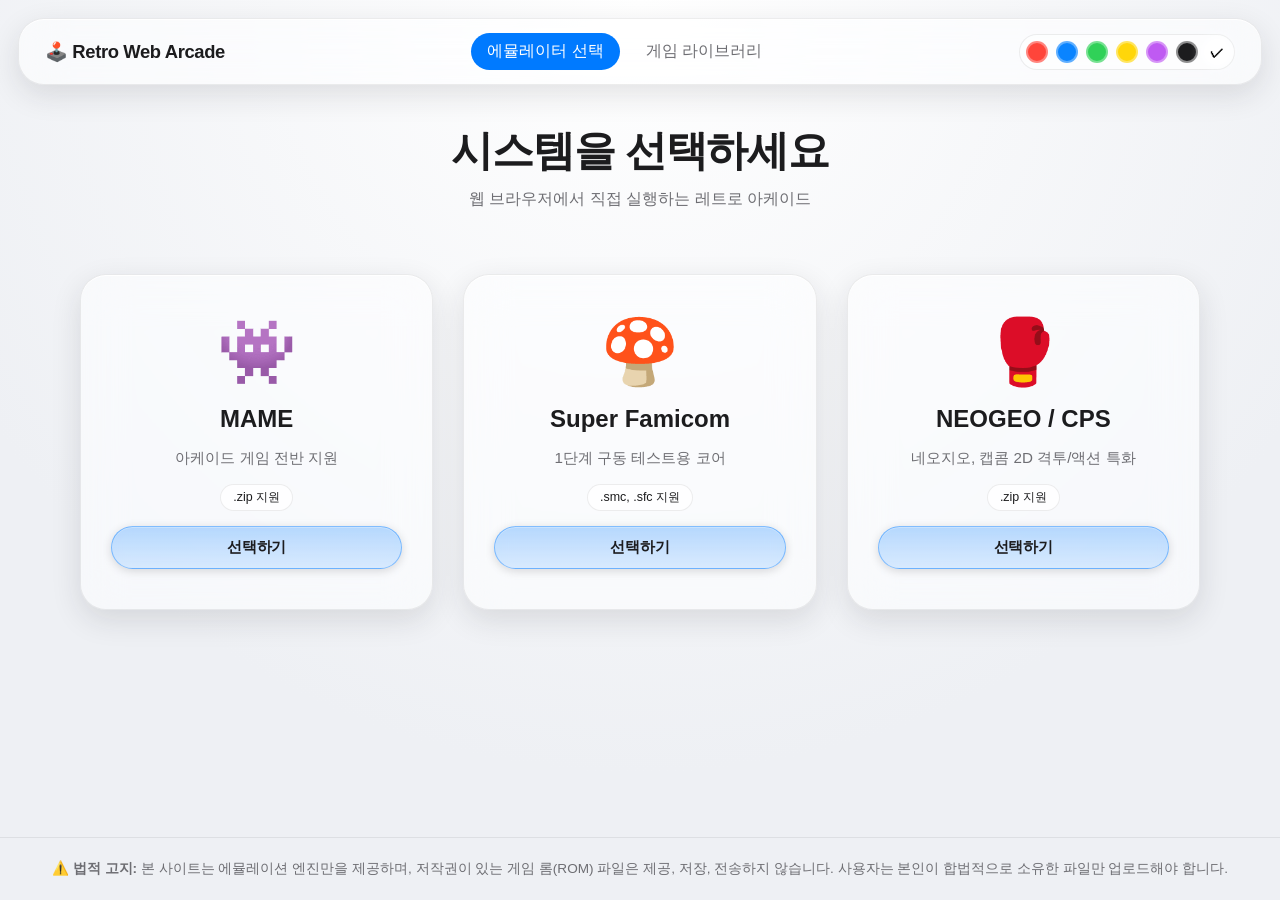
==== commit 2d73955b: "Add files via upload" ====
--- a/index.html
+++ b/index.html
@@ -1,24 +1,32 @@
 <!DOCTYPE html>
-<html lang="ko" data-theme="blue">
+<html lang="ko">
 <head>
   <meta charset="UTF-8">
   <meta name="viewport" content="width=device-width, initial-scale=1.0, maximum-scale=1.0, user-scalable=no, viewport-fit=cover">
   <title>Retro Web Arcade</title>
 
-  <!-- PWA (홈 화면에 추가) 설정 -->
+  <!-- PWA -->
   <link rel="manifest" href="manifest.json">
+  <meta name="theme-color" content="#0a84ff">
+  <link rel="icon" href="icons/favicon.ico" sizes="any">
+  <link rel="icon" type="image/png" sizes="192x192" href="icons/icon-192.png">
+  <link rel="apple-touch-icon" href="icons/apple-touch-icon.png">
   <meta name="apple-mobile-web-app-capable" content="yes">
   <meta name="apple-mobile-web-app-status-bar-style" content="black-translucent">
-
-  <!-- 테마 접근성 보완 (OS 다크모드 자동 감지 및 깜빡임 방지) -->
+  <meta name="apple-mobile-web-app-title" content="RWA">
+
+  <!-- 저장된 테마를 CSS/컴포넌트가 그리기 전에 미리 적용 (테마 전환 시 깜빡임 방지)
+       저장된 테마가 없는 최초 방문이라면 시스템의 라이트/다크 선호(prefers-color-scheme)를 따름 -->
   <script>
     (function () {
       try {
         var saved = localStorage.getItem('rwa-theme');
-        if (!saved) {
-          saved = window.matchMedia('(prefers-color-scheme: dark)').matches ? 'black' : 'white';
+        if (saved) {
+          document.documentElement.setAttribute('data-theme', saved);
+        } else {
+          var prefersLight = window.matchMedia && window.matchMedia('(prefers-color-scheme: light)').matches;
+          document.documentElement.setAttribute('data-theme', prefersLight ? 'white' : 'blue');
         }
-        document.documentElement.setAttribute('data-theme', saved);
       } catch (e) {
         document.documentElement.setAttribute('data-theme', 'blue');
       }
@@ -39,18 +47,20 @@
       <a href="#select" class="nav-link">에뮬레이터 선택</a>
       <a href="#library" class="nav-link">게임 라이브러리</a>
     </nav>
-    <!-- 테마 선택 위젯 -->
+    <!-- 테마 선택 위젯: 7가지 색상 테마를 즉시 전환 (색상 구분이 어려운 사용자를 위해
+         선택된 항목엔 체크마크 표시 + 버튼에 aria-pressed 상태 반영) -->
     <div class="theme-picker" id="themePicker" role="group" aria-label="테마 선택">
-      <button class="theme-dot" data-theme="red"    style="--dot-color:#ff453a" title="레드" aria-label="레드 테마"></button>
-      <button class="theme-dot" data-theme="blue"   style="--dot-color:#0a84ff" title="블루" aria-label="블루 테마"></button>
-      <button class="theme-dot" data-theme="green"  style="--dot-color:#30d158" title="그린" aria-label="그린 테마"></button>
-      <button class="theme-dot" data-theme="yellow" style="--dot-color:#ffd60a" title="옐로우" aria-label="옐로우 테마"></button>
-      <button class="theme-dot" data-theme="purple" style="--dot-color:#bf5af2" title="퍼플" aria-label="퍼플 테마"></button>
-      <button class="theme-dot" data-theme="black"  style="--dot-color:#1c1c1e" title="블랙" aria-label="블랙 테마"></button>
-      <button class="theme-dot" data-theme="white"  style="--dot-color:#ffffff" title="화이트" aria-label="화이트 테마"></button>
+      <button class="theme-dot" data-theme="red"    style="--dot-color:#ff453a" title="레드" aria-label="레드 테마" aria-pressed="false"></button>
+      <button class="theme-dot" data-theme="blue"   style="--dot-color:#0a84ff" title="블루" aria-label="블루 테마" aria-pressed="false"></button>
+      <button class="theme-dot" data-theme="green"  style="--dot-color:#30d158" title="그린" aria-label="그린 테마" aria-pressed="false"></button>
+      <button class="theme-dot" data-theme="yellow" style="--dot-color:#ffd60a" title="옐로우" aria-label="옐로우 테마" aria-pressed="false"></button>
+      <button class="theme-dot" data-theme="purple" style="--dot-color:#bf5af2" title="퍼플" aria-label="퍼플 테마" aria-pressed="false"></button>
+      <button class="theme-dot" data-theme="black"  style="--dot-color:#1c1c1e" title="블랙" aria-label="블랙 테마" aria-pressed="false"></button>
+      <button class="theme-dot" data-theme="white"  style="--dot-color:#ffffff" title="화이트" aria-label="화이트 테마" aria-pressed="false"></button>
     </div>
   </header>
 
+  <!-- 메인 콘텐츠 영역 (SPA) -->
   <main>
     <!-- 화면 1: 에뮬레이터 선택 -->
     <section id="screen-select" class="screen">
@@ -59,6 +69,7 @@
         <p>웹 브라우저에서 직접 실행하는 레트로 아케이드</p>
       </div>
       <div class="core-grid">
+        <!-- MAME 카드 -->
         <div class="core-card glass-panel" onclick="selectCore('mame2003')">
           <div class="core-icon">👾</div>
           <h2>MAME</h2>
@@ -66,6 +77,7 @@
           <span class="badge">.zip 지원</span>
           <button class="btn-metal">선택하기</button>
         </div>
+        <!-- 슈퍼패미컴 (테스트용) 카드 -->
         <div class="core-card glass-panel" onclick="selectCore('snes')">
           <div class="core-icon">🍄</div>
           <h2>Super Famicom</h2>
@@ -73,6 +85,7 @@
           <span class="badge">.smc, .sfc 지원</span>
           <button class="btn-metal">선택하기</button>
         </div>
+        <!-- FBNeo 카드 -->
         <div class="core-card glass-panel" onclick="selectCore('fbneo')">
           <div class="core-icon">🥊</div>
           <h2>NEOGEO / CPS</h2>
@@ -83,7 +96,7 @@
       </div>
     </section>
 
-    <!-- 화면 2: 라이브러리 -->
+    <!-- 화면 2: 라이브러리 (호환성 정보) -->
     <section id="screen-library" class="screen">
       <div class="header-text">
         <h1>게임 라이브러리 (호환성 목록)</h1>
@@ -111,32 +124,37 @@
                 <th>액션</th>
               </tr>
             </thead>
-            <tbody id="gamesTableBody"></tbody>
+            <tbody id="gamesTableBody">
+              <!-- JS에서 데이터 렌더링 -->
+            </tbody>
           </table>
         </div>
       </div>
     </section>
 
-    <!-- 화면 3: 플레이 화면 -->
+  <!-- 화면 3: 플레이 화면 (파일 업로드 및 에뮬레이터) -->
     <section id="screen-play" class="screen">
       <div class="header-text">
         <h1 id="play-title">게임 준비 중</h1>
       </div>
 
-      <!-- 업로드 및 드래그 앤 드롭 UI -->
+      <!-- 업로드 UI (클릭 선택 + 드래그앤드롭 모두 지원) -->
       <div id="upload-ui" class="glass-panel upload-box">
         <div class="upload-icon">📁</div>
-        <h3>롬 파일을 선택하거나 이곳에 드래그하세요</h3>
+        <h3>롬 파일을 선택하거나 이 영역에 끌어다 놓으세요</h3>
         <p>지원 형식: <span class="badge">.zip</span> <span class="badge">.smc</span> <span class="badge">.sfc</span></p>
         <p class="warning-text">서버로 전송되지 않으며, 브라우저 메모리에서만 처리됩니다.</p>
         <input type="file" id="romFile" accept=".zip,.smc,.sfc" class="hidden-input">
-        <div style="display: flex; gap: 10px; margin-top: 15px; flex-wrap: wrap; justify-content: center;">
-          <button class="btn-metal btn-large" onclick="document.getElementById('romFile').click()">파일 찾기</button>
-          <button id="btn-recent-play" class="btn-metal btn-large" style="display: none;" onclick="loadRecentRom()">최근 플레이 이어서 하기</button>
-        </div>
-      </div>
-
-      <!-- 모바일/PC 선택 모달 -->
+        <button class="btn-metal btn-large" onclick="document.getElementById('romFile').click()">파일 찾기</button>
+
+        <!-- 최근 플레이한 롬 (IndexedDB, 브라우저 내부에만 저장) -->
+        <div id="recent-roms" class="recent-roms hidden">
+          <h3>최근 플레이</h3>
+          <ul id="recent-roms-list" class="recent-roms-list"></ul>
+        </div>
+      </div>
+
+      <!-- 모바일/PC 선택 모달 (초기엔 숨김) -->
       <div id="device-modal" class="glass-panel" style="display: none; padding: 40px; text-align: center; margin-top: 20px;">
         <h2>플레이 환경을 선택하세요</h2>
         <p style="margin-bottom: 30px; color: var(--text-muted);">환경에 맞게 컨트롤러가 세팅됩니다.</p>
@@ -146,30 +164,36 @@
         </div>
       </div>
 
-      <!-- 에뮬레이터 UI -->
+      <!-- 에뮬레이터 UI (초기엔 숨김) -->
       <div id="emulator-ui" style="display: none;">
         <div class="game-toolbar glass-panel">
-          <div style="display: flex; gap: 8px;">
-            <button class="btn-metal" onclick="location.reload()">다시 선택</button>
-            <button class="btn-metal" onclick="if(window.EJS_emulator) window.EJS_emulator.gameManager.quickSave()">빠른 저장</button>
-            <button class="btn-metal" onclick="if(window.EJS_emulator) window.EJS_emulator.gameManager.quickLoad()">빠른 불러오기</button>
-          </div>
+          <button class="btn-metal" onclick="location.reload()">다시 선택</button>
           <label class="toggle-switch">
             <input type="checkbox" id="crtToggle" checked>
             <span class="slider"></span> CRT 효과
           </label>
         </div>
 
+        <!-- CRT 베젤 및 게임 화면 -->
         <div class="crt-bezel" id="crtBezel">
-          <!-- 로딩 인디케이터 -->
-          <div id="loading-spinner" class="spinner-overlay" style="display: none;">
-            <div class="spinner"></div>
-            <p>엔진 및 코어 로딩 중...</p>
-          </div>
           <div id="game-container"></div>
           <div id="crt-overlay" class="crt-effects"></div>
-        </div>
-
+
+          <!-- 로딩 인디케이터: 코어(wasm) 다운로드 중 화면이 비어있지 않도록 -->
+          <div id="emulator-loading" class="emulator-loading hidden">
+            <div class="spinner" aria-hidden="true"></div>
+            <p id="emulator-loading-text">에뮬레이터 엔진을 불러오는 중...</p>
+          </div>
+
+          <!-- CDN/엔진 로드 실패 안내 -->
+          <div id="emulator-error" class="emulator-error hidden">
+            <p class="emulator-error-icon" aria-hidden="true">⚠️</p>
+            <p id="emulator-error-text"></p>
+            <button class="btn-metal" id="emulator-retry-btn" type="button">다시 시도</button>
+          </div>
+        </div>
+
+        <!-- PC용 키보드 안내 가이드 (데스크톱 선택 시에만 표시) -->
         <div id="pc-key-guide" class="glass-panel" style="display: none; margin-top: 20px; padding: 20px; text-align: center;">
           <h3 style="margin-bottom: 15px;">⌨️ 기본 키보드 조작법</h3>
           <p><strong>방향키:</strong> 이동 &nbsp;|&nbsp; <strong>Z, X, C, A, S, D:</strong> 액션 버튼</p>
@@ -180,10 +204,12 @@
     </section>
   </main>
 
+  <!-- 하단 디스클레이머 -->
   <footer>
-    <p>⚠️ <strong>법적 고지:</strong> 본 사이트는 에뮬레이션 엔진만을 제공하며, 저작권이 있는 게임 롬(ROM) 파일은 제공, 저장, 전송하지 않습니다.</p>
+    <p>⚠️ <strong>법적 고지:</strong> 본 사이트는 에뮬레이션 엔진만을 제공하며, 저작권이 있는 게임 롬(ROM) 파일은 제공, 저장, 전송하지 않습니다. 사용자는 본인이 합법적으로 소유한 파일만 업로드해야 합니다.</p>
   </footer>
 
+  <!-- JS 로드 (순서 중요) -->
   <script src="js/device.js"></script>
   <script src="js/games-data.js"></script>
   <script src="js/emulator.js"></script>
--- a/css/style.css
+++ b/css/style.css
@@ -1,211 +1,46 @@
-/* ─────────────────────────────────────────────
-   테마 시스템
-   :root(기본값) = "blue" 테마
-   [data-theme="..."] 속성으로 다른 6개 테마 오버라이드
-   theme.js가 <html data-theme="..."> 를 갱신하면 즉시 전체 사이트에 반영됨
-───────────────────────────────────────────── */
 :root {
-  --bg-color: #0b0f1a;
-  --bg-glow: #16233d;
-  --text-main: #f5f7fa;
-  --text-muted: #9aa4b2;
-  --accent-color: #0a84ff;
-  --accent-rgb: 10, 132, 255;
-  --accent-contrast: #ffffff;
-
-  /* 글래스모피즘 (iOS 스타일 반투명 유리) */
-  --glass-bg: rgba(255, 255, 255, 0.07);
-  --glass-bg-strong: rgba(255, 255, 255, 0.12);
-  --glass-border: rgba(255, 255, 255, 0.16);
-  --glass-highlight: rgba(255, 255, 255, 0.22);
-  --glass-shadow: 0 10px 40px rgba(0, 0, 0, 0.45);
-  --blur: blur(22px) saturate(180%);
-
-  --danger-color: #ff6b6b;
-  --radius-lg: 26px;
-  --radius-md: 18px;
-  --radius-sm: 12px;
-  --radius-pill: 999px;
+  --bg-color: #0b0f1a; --bg-glow: #16233d; --text-main: #f5f7fa; --text-muted: #9aa4b2;
+  --accent-color: #0a84ff; --accent-rgb: 10, 132, 255; --accent-contrast: #ffffff;
+  --glass-bg: rgba(255, 255, 255, 0.07); --glass-bg-strong: rgba(255, 255, 255, 0.12);
+  --glass-border: rgba(255, 255, 255, 0.16); --glass-highlight: rgba(255, 255, 255, 0.22);
+  --glass-shadow: 0 10px 40px rgba(0, 0, 0, 0.45); --blur: blur(22px) saturate(180%);
+  --danger-color: #ff6b6b; --radius-lg: 26px; --radius-md: 18px; --radius-sm: 12px; --radius-pill: 999px;
   --ease: cubic-bezier(0.25, 0.1, 0.25, 1);
 }
 
-[data-theme="red"] {
-  --bg-color: #150a0b;
-  --bg-glow: #3a1418;
-  --accent-color: #ff453a;
-  --accent-rgb: 255, 69, 58;
-}
-
-[data-theme="green"] {
-  --bg-color: #0a130c;
-  --bg-glow: #163a20;
-  --accent-color: #30d158;
-  --accent-rgb: 48, 209, 88;
-}
-
-[data-theme="yellow"] {
-  --bg-color: #15120a;
-  --bg-glow: #3d2f0d;
-  --accent-color: #ffd60a;
-  --accent-rgb: 255, 214, 10;
-  --accent-contrast: #221c00;
-}
-
-[data-theme="purple"] {
-  --bg-color: #120b1a;
-  --bg-glow: #341a45;
-  --accent-color: #bf5af2;
-  --accent-rgb: 191, 90, 242;
-}
-
-[data-theme="black"] {
-  --bg-color: #000000;
-  --bg-glow: #121212;
-  --accent-color: #f5f5f7;
-  --accent-rgb: 245, 245, 247;
-  --accent-contrast: #000000;
-  --glass-bg: rgba(255, 255, 255, 0.05);
-  --glass-border: rgba(255, 255, 255, 0.12);
-}
-
-[data-theme="white"] {
-  --bg-color: #eef0f4;
-  --bg-glow: #ffffff;
-  --text-main: #1c1c1e;
-  --text-muted: #6e6e73;
-  --accent-color: #007aff;
-  --accent-rgb: 0, 122, 255;
-  --accent-contrast: #ffffff;
-
-  --glass-bg: rgba(255, 255, 255, 0.55);
-  --glass-bg-strong: rgba(255, 255, 255, 0.75);
-  --glass-border: rgba(0, 0, 0, 0.07);
-  --glass-highlight: rgba(255, 255, 255, 0.9);
-  --glass-shadow: 0 10px 30px rgba(30, 30, 40, 0.12);
-}
+[data-theme="red"] { --bg-color: #150a0b; --bg-glow: #3a1418; --accent-color: #ff453a; --accent-rgb: 255, 69, 58; }
+[data-theme="green"] { --bg-color: #0a130c; --bg-glow: #163a20; --accent-color: #30d158; --accent-rgb: 48, 209, 88; }
+[data-theme="yellow"] { --bg-color: #15120a; --bg-glow: #3d2f0d; --accent-color: #ffd60a; --accent-rgb: 255, 214, 10; --accent-contrast: #221c00; }
+[data-theme="purple"] { --bg-color: #120b1a; --bg-glow: #341a45; --accent-color: #bf5af2; --accent-rgb: 191, 90, 242; }
+[data-theme="black"] { --bg-color: #000000; --bg-glow: #121212; --accent-color: #f5f5f7; --accent-rgb: 245, 245, 247; --accent-contrast: #000000; --glass-bg: rgba(255, 255, 255, 0.05); --glass-border: rgba(255, 255, 255, 0.12); }
+[data-theme="white"] { --bg-color: #eef0f4; --bg-glow: #ffffff; --text-main: #1c1c1e; --text-muted: #6e6e73; --accent-color: #007aff; --accent-rgb: 0, 122, 255; --accent-contrast: #ffffff; --glass-bg: rgba(255, 255, 255, 0.55); --glass-bg-strong: rgba(255, 255, 255, 0.75); --glass-border: rgba(0, 0, 0, 0.07); --glass-highlight: rgba(255, 255, 255, 0.9); --glass-shadow: 0 10px 30px rgba(30, 30, 40, 0.12); }
 
 * { box-sizing: border-box; margin: 0; padding: 0; }
 
-body {
-  font-family: -apple-system, BlinkMacSystemFont, 'Inter', "Segoe UI", Roboto, sans-serif;
-  background: var(--bg-color);
-  color: var(--text-main);
-  background-image: radial-gradient(circle at 50% 0%, var(--bg-glow) 0%, var(--bg-color) 70%);
-  background-attachment: fixed;
-  min-height: 100vh;
-  display: flex;
-  flex-direction: column;
-  transition: background-color 0.4s var(--ease), color 0.4s var(--ease);
-}
+body { font-family: -apple-system, BlinkMacSystemFont, 'Inter', "Segoe UI", Roboto, sans-serif; background: var(--bg-color); color: var(--text-main); background-image: radial-gradient(circle at 50% 0%, var(--bg-glow) 0%, var(--bg-color) 70%); background-attachment: fixed; min-height: 100vh; display: flex; flex-direction: column; transition: background-color 0.4s var(--ease), color 0.4s var(--ease); }
 
-/* ─────────────────────────────────────────────
-   Glass Panel (iOS 스타일 반투명 유리 패널)
-───────────────────────────────────────────── */
-.glass-panel {
-  background: var(--glass-bg);
-  backdrop-filter: var(--blur);
-  -webkit-backdrop-filter: var(--blur);
-  border: 1px solid var(--glass-border);
-  box-shadow: var(--glass-shadow), inset 0 1px 0 var(--glass-highlight);
-  border-radius: var(--radius-lg);
-  transition: background-color 0.4s var(--ease), border-color 0.4s var(--ease), box-shadow 0.4s var(--ease);
-}
+.glass-panel { background: var(--glass-bg); backdrop-filter: var(--blur); -webkit-backdrop-filter: var(--blur); border: 1px solid var(--glass-border); box-shadow: var(--glass-shadow), inset 0 1px 0 var(--glass-highlight); border-radius: var(--radius-lg); transition: background-color 0.4s var(--ease), border-color 0.4s var(--ease), box-shadow 0.4s var(--ease); }
 
-/* ─────────────────────────────────────────────
-   글래스 버튼 (기존 .btn-metal 이름은 그대로 유지 —
-   main.js가 동적으로 생성하는 버튼도 이 클래스를 쓰기 때문)
-───────────────────────────────────────────── */
-.btn-metal {
-  background: linear-gradient(180deg, rgba(var(--accent-rgb), 0.28), rgba(var(--accent-rgb), 0.14));
-  backdrop-filter: blur(10px) saturate(160%);
-  -webkit-backdrop-filter: blur(10px) saturate(160%);
-  border: 1px solid rgba(var(--accent-rgb), 0.4);
-  color: var(--text-main);
-  padding: 10px 22px;
-  border-radius: var(--radius-pill);
-  cursor: pointer;
-  font-weight: 600;
-  font-size: 0.95rem;
-  letter-spacing: -0.01em;
-  transition: transform 0.18s var(--ease), box-shadow 0.18s var(--ease), background 0.18s var(--ease);
-  box-shadow: inset 0 1px 0 rgba(255, 255, 255, 0.25), 0 2px 10px rgba(0, 0, 0, 0.15);
-}
-.btn-metal:hover {
-  transform: translateY(-2px);
-  box-shadow: inset 0 1px 0 rgba(255, 255, 255, 0.3), 0 8px 22px rgba(var(--accent-rgb), 0.35);
-  border-color: rgba(var(--accent-rgb), 0.7);
-}
-.btn-metal:active {
-  transform: translateY(0) scale(0.96);
-}
+.btn-metal { background: linear-gradient(180deg, rgba(var(--accent-rgb), 0.28), rgba(var(--accent-rgb), 0.14)); backdrop-filter: blur(10px) saturate(160%); -webkit-backdrop-filter: blur(10px) saturate(160%); border: 1px solid rgba(var(--accent-rgb), 0.4); color: var(--text-main); padding: 10px 22px; border-radius: var(--radius-pill); cursor: pointer; font-weight: 600; font-size: 0.95rem; letter-spacing: -0.01em; transition: transform 0.18s var(--ease), box-shadow 0.18s var(--ease), background 0.18s var(--ease); box-shadow: inset 0 1px 0 rgba(255, 255, 255, 0.25), 0 2px 10px rgba(0, 0, 0, 0.15); }
+.btn-metal:hover { transform: translateY(-2px); box-shadow: inset 0 1px 0 rgba(255, 255, 255, 0.3), 0 8px 22px rgba(var(--accent-rgb), 0.35); border-color: rgba(var(--accent-rgb), 0.7); }
+.btn-metal:active { transform: translateY(0) scale(0.96); }
 .btn-large { padding: 16px 34px; font-size: 1.05rem; }
 
-/* ─────────────────────────────────────────────
-   Layout & Typography
-───────────────────────────────────────────── */
-header {
-  display: flex;
-  flex-wrap: wrap;
-  justify-content: space-between;
-  align-items: center;
-  gap: 12px 16px;
-  padding: clamp(10px, 2vw, 14px) clamp(14px, 3vw, 26px);
-  margin: clamp(10px, 2vw, 18px);
-  border-radius: var(--radius-pill);
-}
+header { display: flex; flex-wrap: wrap; justify-content: space-between; align-items: center; gap: 12px 16px; padding: clamp(10px, 2vw, 14px) clamp(14px, 3vw, 26px); margin: clamp(10px, 2vw, 18px); border-radius: var(--radius-pill); }
 .logo { font-weight: 700; font-size: 1.15rem; letter-spacing: -0.02em; }
 nav { display: flex; align-items: center; gap: 4px; }
-.nav-link {
-  color: var(--text-muted);
-  text-decoration: none;
-  margin-left: 6px;
-  padding: 8px 16px;
-  border-radius: var(--radius-pill);
-  font-weight: 500;
-  transition: color 0.2s var(--ease), background 0.2s var(--ease);
-}
+.nav-link { color: var(--text-muted); text-decoration: none; margin-left: 6px; padding: 8px 16px; border-radius: var(--radius-pill); font-weight: 500; transition: color 0.2s var(--ease), background 0.2s var(--ease); }
 .nav-link:hover { color: var(--text-main); background: var(--glass-bg-strong); }
 .nav-link.active { color: var(--accent-contrast); background: var(--accent-color); }
 
-/* ─────────────────────────────────────────────
-   테마 선택 위젯
-───────────────────────────────────────────── */
-.theme-picker {
-  display: flex;
-  align-items: center;
-  gap: 8px;
-  padding: 6px;
-  border-radius: var(--radius-pill);
-  background: var(--glass-bg);
-  border: 1px solid var(--glass-border);
-}
-.theme-dot {
-  --dot-color: #888;
-  width: 22px;
-  height: 22px;
-  border-radius: 50%;
-  border: 2px solid rgba(255, 255, 255, 0.35);
-  background: var(--dot-color);
-  cursor: pointer;
-  padding: 0;
-  transition: transform 0.18s var(--ease), border-color 0.18s var(--ease), box-shadow 0.18s var(--ease);
-  position: relative;
-}
+.theme-picker { display: flex; align-items: center; gap: 8px; padding: 6px; border-radius: var(--radius-pill); background: var(--glass-bg); border: 1px solid var(--glass-border); }
+.theme-dot { --dot-color: #888; width: 22px; height: 22px; border-radius: 50%; border: 2px solid rgba(255, 255, 255, 0.35); background: var(--dot-color); cursor: pointer; padding: 0; transition: transform 0.18s var(--ease), border-color 0.18s var(--ease), box-shadow 0.18s var(--ease); position: relative; }
 .theme-dot[data-theme="white"] { border-color: rgba(0, 0, 0, 0.3); }
 .theme-dot[data-theme="black"] { border-color: rgba(255, 255, 255, 0.5); }
 .theme-dot:hover { transform: scale(1.15); }
-.theme-dot.active {
-  border-color: var(--dot-color);
-  box-shadow: 0 0 0 3px rgba(255, 255, 255, 0.12), 0 0 12px var(--dot-color);
-  transform: scale(1.15);
-}
-.theme-dot.active::after {
-  content: "";
-  position: absolute;
-  inset: 0;
-  border-radius: 50%;
-  border: 2px solid rgba(0, 0, 0, 0.35);
-}
+.theme-dot.active { border-color: var(--dot-color); box-shadow: 0 0 0 3px rgba(255, 255, 255, 0.12), 0 0 12px var(--dot-color); transform: scale(1.15); display: flex; align-items: center; justify-content: center; }
+.theme-dot.active::after { content: "✓"; color: white; font-size: 12px; font-weight: bold; text-shadow: 0 1px 2px rgba(0,0,0,0.5); position: absolute; }
+.theme-dot[data-theme="white"].active::after { color: black; text-shadow: none; }
 
 main { flex: 1; padding: clamp(12px, 4vw, 20px); max-width: 1200px; margin: 0 auto; width: 100%; }
 .screen { display: none; animation: fadeIn 0.4s var(--ease); }
@@ -213,41 +48,29 @@
 .header-text { text-align: center; margin-bottom: clamp(24px, 5vw, 44px); }
 .header-text h1 { font-size: clamp(1.6rem, 5vw, 2.6rem); font-weight: 700; letter-spacing: -0.03em; margin-bottom: 10px; }
 .header-text p { color: var(--text-muted); font-size: clamp(0.85rem, 2vw, 1rem); }
-.badge {
-  background: var(--glass-bg-strong);
-  padding: 4px 12px;
-  border-radius: var(--radius-pill);
-  font-size: 0.78rem;
-  border: 1px solid var(--glass-border);
-  font-weight: 500;
+.badge { background: var(--glass-bg-strong); padding: 4px 12px; border-radius: var(--radius-pill); font-size: 0.78rem; border: 1px solid var(--glass-border); font-weight: 500; }
+
+footer { text-align: center; padding: 22px; color: var(--text-muted); font-size: 0.85rem; border-top: 1px solid var(--glass-border); margin-top: auto; }
+
+/* 로딩 스피너 */
+.spinner-overlay { 
+  position: absolute; 
+  inset: 0; 
+  background: rgba(0, 0, 0, 0.85); 
+  z-index: 50; 
+  display: flex; 
+  flex-direction: column; 
+  align-items: center; 
+  justify-content: center; 
+  border-radius: calc(var(--radius-lg) - 8px); 
+  color: #fff; 
+  gap: 15px; 
+  pointer-events: none; /* 🟢 추가: 스피너가 떠 있어도 클릭이 통과되도록 설정 */
 }
-
-footer {
-  text-align: center;
-  padding: 22px;
-  color: var(--text-muted);
-  font-size: 0.85rem;
-  border-top: 1px solid var(--glass-border);
-  margin-top: auto;
-}
-
+.spinner { width: 50px; height: 50px; border: 4px solid rgba(255, 255, 255, 0.2); border-top-color: var(--accent-color); border-radius: 50%; animation: spin 1s linear infinite; }
+@keyframes spin { to { transform: rotate(360deg); } }
 @keyframes fadeIn { from { opacity: 0; transform: translateY(10px); } to { opacity: 1; transform: translateY(0); } }
 
-/* 모션 최소화 설정 존중 */
-@media (prefers-reduced-motion: reduce) {
-  * { animation-duration: 0.01ms !important; transition-duration: 0.01ms !important; }
-}
-
-/* ─────────────────────────────────────────────
-   완전 반응형: 아주 좁은 화면(작은 모바일)에서 헤더 구성요소 축소
-───────────────────────────────────────────── */
-@media (max-width: 480px) {
-  .logo { font-size: 1rem; }
-  .nav-link { padding: 6px 10px; font-size: 0.85rem; }
-  .theme-dot { width: 18px; height: 18px; }
-  .theme-picker { gap: 6px; padding: 5px; }
-}
-
-/* 가로 스크롤 방지: 어떤 창 크기에서도 내용이 넘치지 않도록 */
-html, body { max-width: 100%; overflow-x: hidden; }
-img, svg, video { max-width: 100%; }
+@media (prefers-reduced-motion: reduce) { * { animation-duration: 0.01ms !important; transition-duration: 0.01ms !important; } }
+@media (max-width: 480px) { .logo { font-size: 1rem; } .nav-link { padding: 6px 10px; font-size: 0.85rem; } .theme-dot { width: 18px; height: 18px; } .theme-picker { gap: 6px; padding: 5px; } }
+html, body { max-width: 100%; overflow-x: hidden; } img, svg, video { max-width: 100%; }
--- a/css/select.css
+++ b/css/select.css
@@ -1,25 +1,6 @@
-.core-grid {
-  display: grid;
-  grid-template-columns: repeat(auto-fit, minmax(min(280px, 100%), 1fr));
-  gap: clamp(16px, 3vw, 30px);
-  padding: clamp(8px, 2vw, 20px);
-}
-.core-card {
-  padding: clamp(28px, 5vw, 40px) clamp(20px, 4vw, 30px);
-  text-align: center;
-  display: flex;
-  flex-direction: column;
-  align-items: center;
-  gap: 15px;
-  border-radius: var(--radius-lg);
-  transition: transform 0.25s var(--ease), border-color 0.25s var(--ease), box-shadow 0.25s var(--ease);
-  cursor: pointer;
-}
-.core-card:hover {
-  transform: translateY(-6px);
-  border-color: var(--accent-color);
-  box-shadow: var(--glass-shadow), 0 0 0 1px rgba(var(--accent-rgb), 0.25);
-}
+.core-grid { display: grid; grid-template-columns: repeat(auto-fit, minmax(min(280px, 100%), 1fr)); gap: clamp(16px, 3vw, 30px); padding: clamp(8px, 2vw, 20px); }
+.core-card { padding: clamp(28px, 5vw, 40px) clamp(20px, 4vw, 30px); text-align: center; display: flex; flex-direction: column; align-items: center; gap: 15px; border-radius: var(--radius-lg); transition: transform 0.25s var(--ease), border-color 0.25s var(--ease), box-shadow 0.25s var(--ease); cursor: pointer; }
+.core-card:hover { transform: translateY(-6px); border-color: var(--accent-color); box-shadow: var(--glass-shadow), 0 0 0 1px rgba(var(--accent-rgb), 0.25); }
 .core-icon { font-size: clamp(2.6rem, 6vw, 4rem); }
 .core-card p { color: var(--text-muted); font-size: 0.95rem; }
 .core-card button { margin-top: auto; width: 100%; }
--- a/css/library.css
+++ b/css/library.css
@@ -1,19 +1,7 @@
 .library-container { padding: clamp(14px, 4vw, 30px); }
 .library-controls { display: flex; flex-wrap: wrap; gap: 12px; margin-bottom: 20px; }
-.glass-input {
-  background: var(--glass-bg-strong, rgba(0,0,0,0.2));
-  border: 1px solid var(--glass-border);
-  color: var(--text-main);
-  padding: 10px 16px;
-  border-radius: var(--radius-md);
-  outline: none;
-  font-size: 0.95rem;
-  transition: border-color 0.2s var(--ease), box-shadow 0.2s var(--ease);
-}
-.glass-input:focus {
-  border-color: var(--accent-color);
-  box-shadow: 0 0 0 3px rgba(var(--accent-rgb), 0.2);
-}
+.glass-input { background: var(--glass-bg-strong, rgba(0,0,0,0.2)); border: 1px solid var(--glass-border); color: var(--text-main); padding: 10px 16px; border-radius: var(--radius-md); outline: none; font-size: 0.95rem; transition: border-color 0.2s var(--ease), box-shadow 0.2s var(--ease); }
+.glass-input:focus { border-color: var(--accent-color); box-shadow: 0 0 0 3px rgba(var(--accent-rgb), 0.2); }
 #searchInput { flex: 1; min-width: 160px; }
 .table-responsive { overflow-x: auto; -webkit-overflow-scrolling: touch; }
 table { width: 100%; border-collapse: collapse; text-align: left; min-width: 560px; }
--- a/css/play.css
+++ b/css/play.css
@@ -1,136 +1,24 @@
-.upload-box {
-  padding: clamp(36px, 8vw, 60px) 20px;
-  text-align: center;
-  border: 2px dashed var(--glass-border);
-  display: flex;
-  flex-direction: column;
-  align-items: center;
-  gap: 15px;
-}
+.upload-box { padding: clamp(36px, 8vw, 60px) 20px; text-align: center; border: 2px dashed var(--glass-border); display: flex; flex-direction: column; align-items: center; gap: 15px; transition: border-color 0.2s, background 0.2s; }
 .upload-icon { font-size: clamp(2.2rem, 6vw, 3rem); }
 .warning-text { color: var(--danger-color); font-size: 0.85rem; }
 .hidden-input { display: none; }
 
-.game-toolbar {
-  display: flex;
-  flex-wrap: wrap;
-  justify-content: space-between;
-  align-items: center;
-  gap: 10px;
-  padding: 12px 20px;
-  margin-bottom: 20px;
-}
-
-/* 토글 스위치 (iOS 스타일) */
+.game-toolbar { display: flex; flex-wrap: wrap; justify-content: space-between; align-items: center; gap: 10px; padding: 12px 20px; margin-bottom: 20px; }
 .toggle-switch { display: flex; align-items: center; gap: 10px; cursor: pointer; }
 .toggle-switch input { display: none; }
-.slider {
-  width: 44px; height: 26px;
-  background-color: rgba(120, 120, 128, 0.32);
-  border-radius: var(--radius-pill);
-  position: relative;
-  transition: 0.25s var(--ease);
-}
-.slider::before {
-  content: "";
-  position: absolute;
-  width: 22px; height: 22px;
-  border-radius: 50%;
-  left: 2px; top: 2px;
-  background-color: #fff;
-  box-shadow: 0 2px 6px rgba(0,0,0,0.3);
-  transition: 0.25s var(--ease);
-}
+.slider { width: 44px; height: 26px; background-color: rgba(120, 120, 128, 0.32); border-radius: var(--radius-pill); position: relative; transition: 0.25s var(--ease); }
+.slider::before { content: ""; position: absolute; width: 22px; height: 22px; border-radius: 50%; left: 2px; top: 2px; background-color: #fff; box-shadow: 0 2px 6px rgba(0,0,0,0.3); transition: 0.25s var(--ease); }
 .toggle-switch input:checked + .slider { background-color: var(--accent-color); }
 .toggle-switch input:checked + .slider::before { transform: translateX(18px); }
 
-/* ─────────────────────────────────────────────
-   CRT 베젤 (게임기 하드웨어 느낌은 유지하되 모서리를 더 둥글게)
-───────────────────────────────────────────── */
-.crt-bezel {
-  position: relative;
-  background: #000;
-  border-radius: var(--radius-lg);
-  padding: 30px;
-  box-shadow: inset 0 0 20px rgba(255,255,255,0.1), 0 20px 50px rgba(0,0,0,0.6);
-  border: 2px solid #222;
-  margin: 0 auto;
-  max-width: 1000px;
-  width: 100%;
-  transition: padding 0.3s var(--ease);
-}
-
-#game-container {
-  width: 100%;
-  aspect-ratio: 4 / 3;
-  background: #111;
-  border-radius: calc(var(--radius-lg) - 8px);
-  overflow: hidden;
-  position: relative;
-  margin: 0 auto;
-  transition: aspect-ratio 0.3s var(--ease);
-}
-
-.crt-effects {
-  position: absolute;
-  top: 30px; left: 30px; right: 30px; bottom: 30px;
-  border-radius: calc(var(--radius-lg) - 8px);
-  pointer-events: none;
-  z-index: 10;
-  /* 스캔라인 */
-  background: linear-gradient(rgba(18, 16, 16, 0) 50%, rgba(0, 0, 0, 0.25) 50%), linear-gradient(90deg, rgba(255, 0, 0, 0.06), rgba(0, 255, 0, 0.02), rgba(0, 0, 255, 0.06));
-  background-size: 100% 3px, 3px 100%;
-  /* 비네트 효과 */
-  box-shadow: inset 0 0 100px rgba(0,0,0,0.9);
-  transition: inset 0.3s var(--ease);
-}
+.crt-bezel { position: relative; background: #000; border-radius: var(--radius-lg); padding: 30px; box-shadow: inset 0 0 20px rgba(255,255,255,0.1), 0 20px 50px rgba(0,0,0,0.6); border: 2px solid #222; margin: 0 auto; max-width: 1000px; width: 100%; transition: padding 0.3s var(--ease); }
+#game-container { width: 100%; aspect-ratio: 4 / 3; background: #111; border-radius: calc(var(--radius-lg) - 8px); overflow: hidden; position: relative; margin: 0 auto; transition: aspect-ratio 0.3s var(--ease); }
+.crt-effects { position: absolute; top: 30px; left: 30px; right: 30px; bottom: 30px; border-radius: calc(var(--radius-lg) - 8px); pointer-events: none; z-index: 10; background: linear-gradient(rgba(18, 16, 16, 0) 50%, rgba(0, 0, 0, 0.25) 50%), linear-gradient(90deg, rgba(255, 0, 0, 0.06), rgba(0, 255, 0, 0.02), rgba(0, 0, 255, 0.06)); background-size: 100% 3px, 3px 100%; box-shadow: inset 0 0 100px rgba(0,0,0,0.9); transition: inset 0.3s var(--ease); }
 .crt-effects.hidden { display: none; }
-
-/* EmulatorJS 오버라이드 (가상패드 등) */
 #game-container iframe { border-radius: calc(var(--radius-lg) - 8px) !important; }
 
-/* ─────────────────────────────────────────────
-   모바일 전용 레이아웃
-   요구사항: 가상 조이스틱/버튼이 게임 화면을 가리지 않도록
-   "화면 밖"(레터박스 여백)에 배치하고, 가로/세로 모드에 따라
-   자연스럽게 배치가 바뀌도록 함.
-
-   원리:
-   - EmulatorJS는 EJS_player로 지정한 요소(#game-container) 안에서
-     게임 화면 비율(보통 4:3)을 유지한 채 중앙 정렬(letterbox)합니다.
-   - 그래서 #game-container 자체를 4:3보다 훨씬 넓거나(가로 모드)
-     길게(세로 모드) 만들면, 실제 게임 화면 주위에 "빈 여백"이 생기고
-     emulator.js가 그 여백 위치에 정확히 가상 버튼을 배치합니다.
-     (버튼 좌표는 emulator.js의 EJS_GAMEPAD_LANDSCAPE / PORTRAIT 참고)
-───────────────────────────────────────────── */
-
-/* 모바일 - 화면 공간을 최대한 활용 (베젤 여백 축소) */
-.crt-bezel.is-mobile {
-  padding: 14px;
-  max-width: 100%;
-  border-radius: var(--radius-md);
-}
-.crt-bezel.is-mobile .crt-effects {
-  top: 14px; left: 14px; right: 14px; bottom: 14px;
-}
-
-/* 가로 모드: 좌우에 넓은 여백을 두어 D패드(좌) / 액션 버튼(우) 공간 확보 */
-#game-container.is-mobile.is-landscape {
-  aspect-ratio: 2.35 / 1;
-  max-height: 82vh;
-  width: auto;
-  max-width: 100%;
-}
-
-/* 세로 모드: 위/아래에 여백을 두어 화면 하단부에 컨트롤 배치 공간 확보 */
-#game-container.is-mobile.is-portrait {
-  aspect-ratio: 3 / 5;
-  max-height: 74vh;
-  width: auto;
-  max-width: 100%;
-}
-
-/* 아주 좁은 세로 화면에서는 여백을 조금 더 확보 */
-@media (max-width: 380px) {
-  #game-container.is-mobile.is-portrait { aspect-ratio: 5 / 9; }
-}
+.crt-bezel.is-mobile { padding: 14px; max-width: 100%; border-radius: var(--radius-md); }
+.crt-bezel.is-mobile .crt-effects { top: 14px; left: 14px; right: 14px; bottom: 14px; }
+#game-container.is-mobile.is-landscape { aspect-ratio: 2.35 / 1; max-height: 82vh; width: auto; max-width: 100%; }
+#game-container.is-mobile.is-portrait { aspect-ratio: 3 / 5; max-height: 74vh; width: auto; max-width: 100%; }
+@media (max-width: 380px) { #game-container.is-mobile.is-portrait { aspect-ratio: 5 / 9; } }
